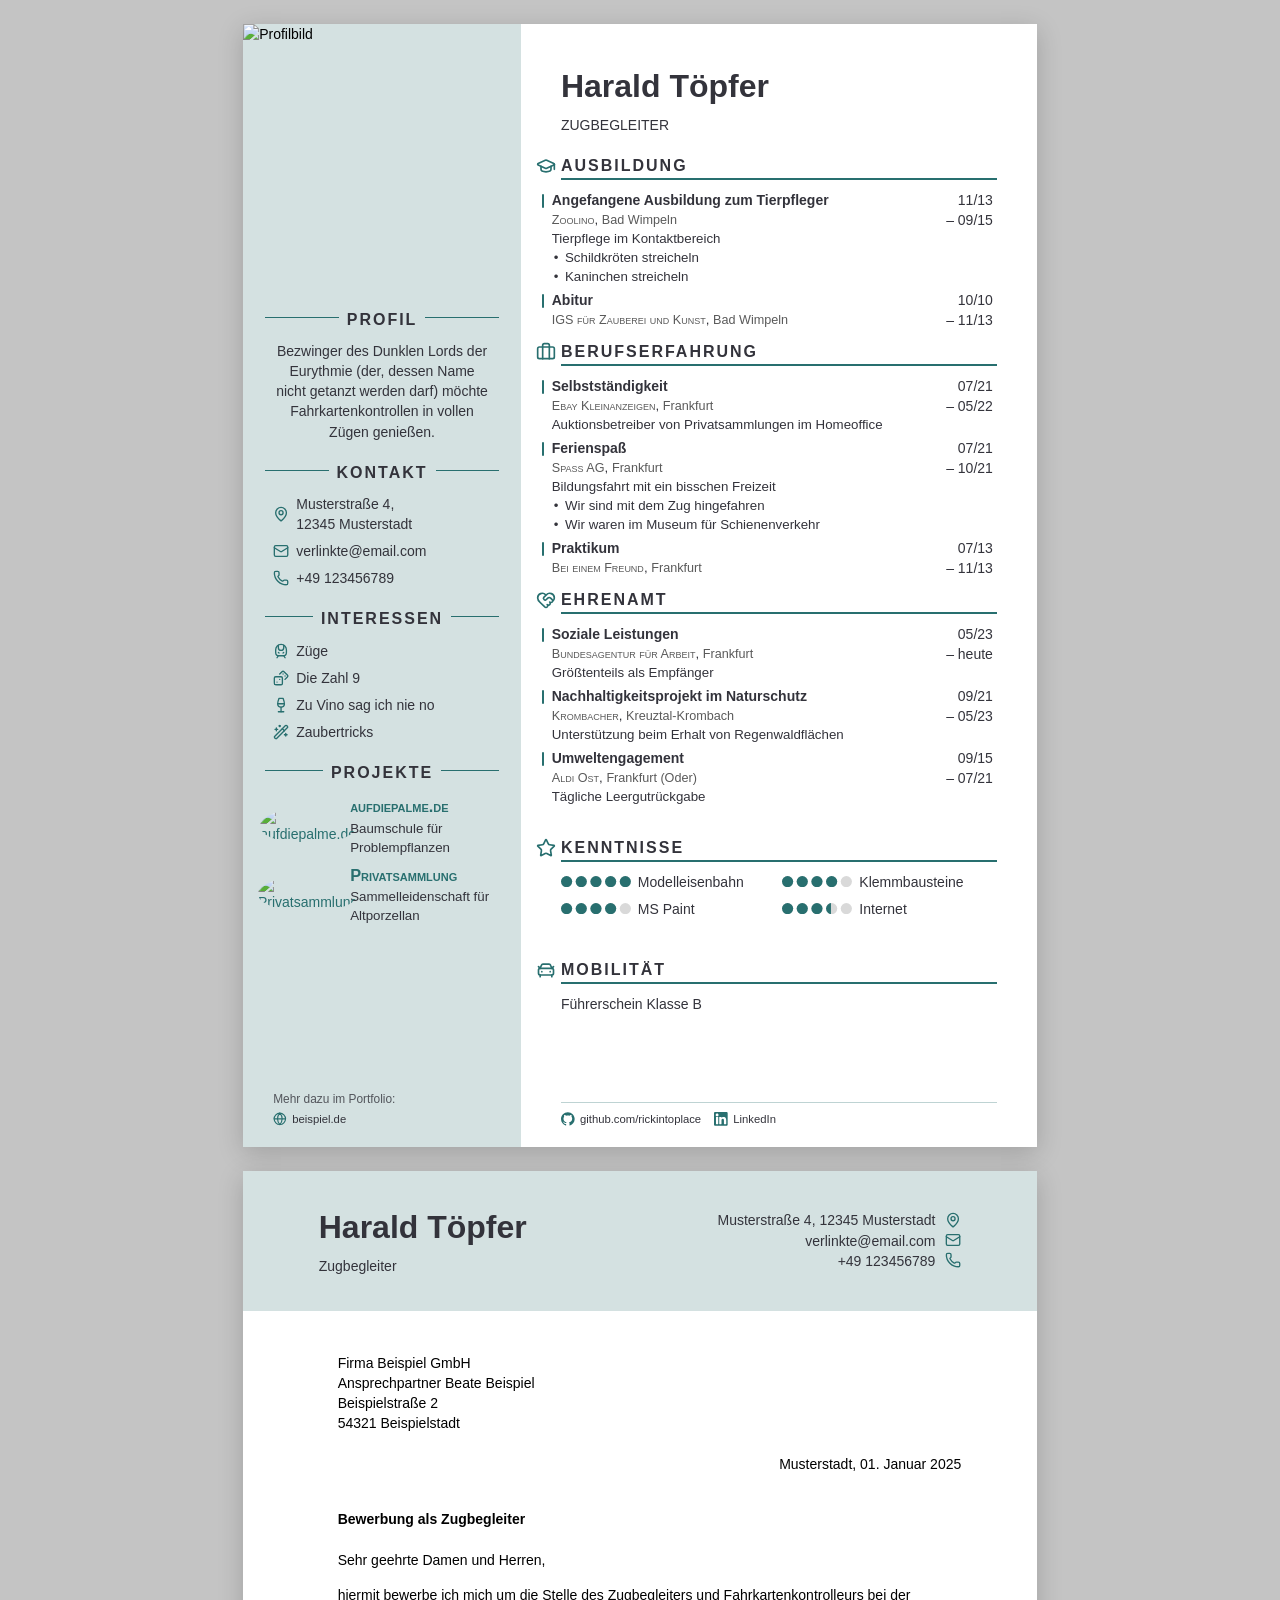
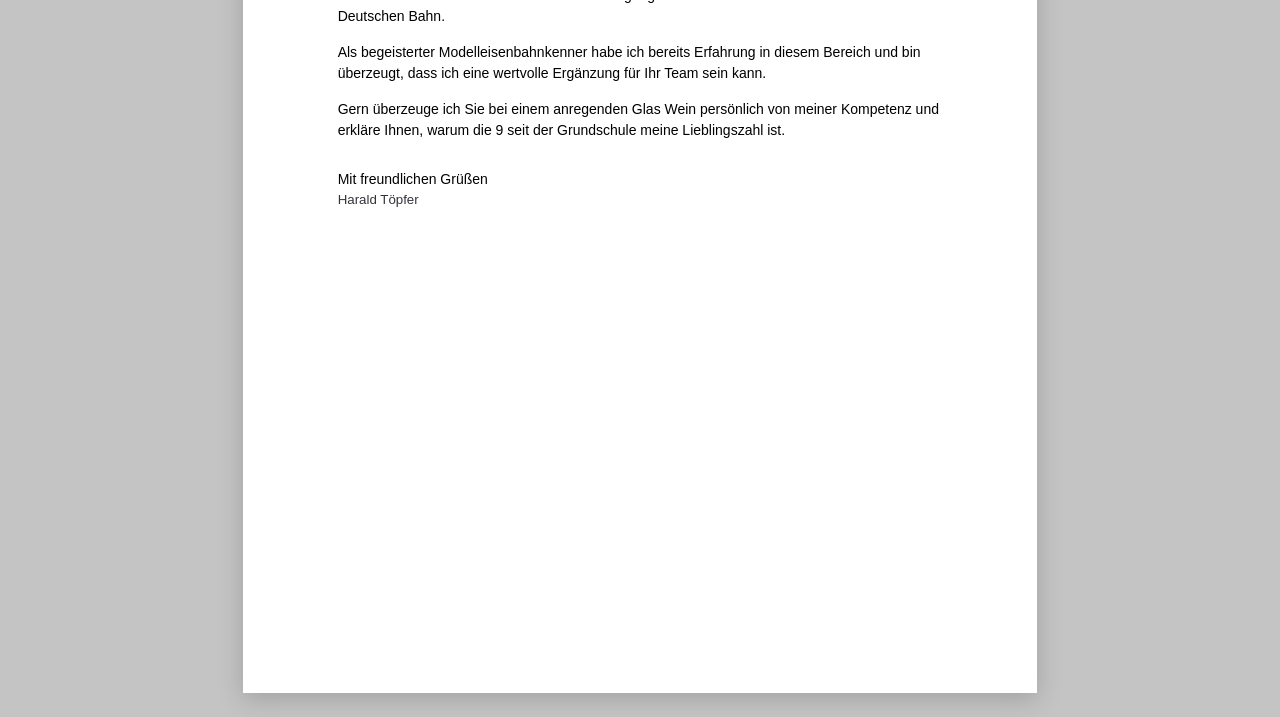
==== cv.html @ 05546b3d "fix preview, improve mobile support, misc" ====
<!DOCTYPE html>
<!--
    cv.html – das eigentliche Dokument (Lebenslauf, Anschreiben, Textfassung).

    Laeuft im Vorschaurahmen des Builders und wird per postMessage befuellt.
    Direkt geoeffnet zeigt es den zuletzt gespeicherten Stand.
-->
<html lang="de">
  <head>
    <meta charset="utf-8" />
    <title>Lebenslauf</title>
    <meta name="viewport" content="width=device-width, initial-scale=1.0" />
    <link rel="stylesheet" href="fonts/fonts.css" />
    <link rel="stylesheet" href="styles.css" />
    <style>
      /* Im Vorschaurahmen stehen die Seiten untereinander. */
      body {
        background: #c4c4c4;
      }
      .document {
        flex-direction: column;
        align-items: center;
        gap: 24px;
        padding: 24px 0;
      }
      .resume_wrapper,
      .cover-letter_wrapper,
      .ats-appendix_wrapper {
        margin: 0 !important;
        box-shadow: 0 6px 24px rgba(0, 0, 0, 0.18);
        flex-shrink: 0;
      }
      @media print {
        body {
          background: #fff;
        }
        .document {
          gap: 0;
          padding: 0;
        }
        .resume_wrapper,
        .cover-letter_wrapper,
        .ats-appendix_wrapper {
          box-shadow: none;
        }
      }
    </style>
  </head>
  <body>
    <div class="document"></div>

    <script src="js/i18n.js"></script>
    <script src="js/icon-data.js"></script>
    <script src="js/icons.js"></script>
    <script src="js/model.js"></script>
    <script src="js/ats.js"></script>
    <script src="js/render.js"></script>
    <script>
      (function () {
        "use strict";
        var STORAGE_KEY = "rickcv.data.v3";
        var LEGACY_KEY = "rickcv.data.v2";
        var PAGE_HEIGHT_CM = 29.7;

        function paint(data) {
          try {
            RickCVRender.render(document, data);
          } catch (error) {
            console.error("RickCV Render-Fehler:", error);
            parent.postMessage(
              { type: "rickcv:error", message: String(error && error.message) },
              "*"
            );
          }
        }

        //  Die Seitenzahl wird aus der tatsaechlichen Hoehe der Bloecke
        //  berechnet – der Builder zeigt sie neben dem Zoom an.
        function countPages() {
          var perPage = (PAGE_HEIGHT_CM / 2.54) * 96; // cm -> px bei 96 dpi
          var pages = 0;
          document.querySelectorAll(
            ".resume_wrapper, .cover-letter_wrapper, .ats-appendix_wrapper"
          ).forEach(function (block) {
            pages += Math.max(1, Math.ceil(block.offsetHeight / perPage - 0.02));
          });
          return pages || 1;
        }

        //  Hoehe und Seitenzahl erzwingen ein Layout. Das kostet, also wird
        //  bei mehreren Renderdurchgaengen kurz hintereinander nur einmal
        //  gemessen – gezeichnet wird trotzdem sofort.
        var reportQueued = false;
        function scheduleReport() {
          if (reportQueued) return;
          reportQueued = true;
          requestAnimationFrame(function () {
            requestAnimationFrame(function () {
              reportQueued = false;
              report();
            });
          });
        }

        function report() {
          parent.postMessage(
            {
              type: "rickcv:height",
              height: document.documentElement.scrollHeight,
              pages: countPages(),
            },
            "*"
          );
        }

        window.addEventListener("message", function (event) {
          var message = event.data;
          if (!message || typeof message !== "object") return;

          if (message.type === "rickcv:data") {
            paint(message.data);
            scheduleReport();
          } else if (message.type === "rickcv:print") {
            window.focus();
            window.print();
          }
        });

        // Direktaufruf: gespeicherten Stand oder Beispiel zeigen.
        var initial = null;
        try {
          var stored =
            localStorage.getItem(STORAGE_KEY) || localStorage.getItem(LEGACY_KEY);
          if (stored) initial = RickCVModel.migrate(JSON.parse(stored));
        } catch (error) {
          /* kein Speicher verfuegbar – dann eben das Beispiel */
        }
        paint(initial || RickCVModel.createExample("de"));

        window.addEventListener("load", report);
        parent.postMessage({ type: "rickcv:ready" }, "*");
      })();
    </script>
  </body>
</html>
---- fonts/fonts.css ----
/*  fonts.css – erzeugt von tools/fetch-fonts.py, nicht von Hand pflegen.
 *
 *  Alle Schriften liegen lokal im Ordner fonts/. RickCV laedt damit
 *  nichts von Google nach: keine IP-Adresse der Besucher geht dorthin,
 *  und der Baukasten funktioniert auch ohne Netz.
 *
 *  Lizenzen siehe licenses/README.md.
 */
/* Open Sans latin */
@font-face {
  font-family: 'Open Sans';
  font-style: normal;
  font-weight: 400 700;
  font-display: swap;
  src: url('open-sans-latin.woff2') format('woff2');
  unicode-range: U+0000-00FF, U+0131, U+0152-0153, U+02BB-02BC, U+02C6, U+02DA, U+02DC, U+0304, U+0308, U+0329, U+2000-206F, U+20AC, U+2122, U+2191, U+2193, U+2212, U+2215, U+FEFF, U+FFFD;
}

/* Open Sans latin-ext */
@font-face {
  font-family: 'Open Sans';
  font-style: normal;
  font-weight: 400 700;
  font-display: swap;
  src: url('open-sans-latin-ext.woff2') format('woff2');
  unicode-range: U+0100-02BA, U+02BD-02C5, U+02C7-02CC, U+02CE-02D7, U+02DD-02FF, U+0304, U+0308, U+0329, U+1D00-1DBF, U+1E00-1E9F, U+1EF2-1EFF, U+2020, U+20A0-20AB, U+20AD-20C0, U+2113, U+2C60-2C7F, U+A720-A7FF;
}

/* Roboto latin */
@font-face {
  font-family: 'Roboto';
  font-style: normal;
  font-weight: 400 700;
  font-display: swap;
  src: url('roboto-latin.woff2') format('woff2');
  unicode-range: U+0000-00FF, U+0131, U+0152-0153, U+02BB-02BC, U+02C6, U+02DA, U+02DC, U+0304, U+0308, U+0329, U+2000-206F, U+20AC, U+2122, U+2191, U+2193, U+2212, U+2215, U+FEFF, U+FFFD;
}

/* Roboto latin-ext */
@font-face {
  font-family: 'Roboto';
  font-style: normal;
  font-weight: 400 700;
  font-display: swap;
  src: url('roboto-latin-ext.woff2') format('woff2');
  unicode-range: U+0100-02BA, U+02BD-02C5, U+02C7-02CC, U+02CE-02D7, U+02DD-02FF, U+0304, U+0308, U+0329, U+1D00-1DBF, U+1E00-1E9F, U+1EF2-1EFF, U+2020, U+20A0-20AB, U+20AD-20C0, U+2113, U+2C60-2C7F, U+A720-A7FF;
}

/* Lato latin */
@font-face {
  font-family: 'Lato';
  font-style: normal;
  font-weight: 400;
  font-display: swap;
  src: url('lato-400-latin.woff2') format('woff2');
  unicode-range: U+0000-00FF, U+0131, U+0152-0153, U+02BB-02BC, U+02C6, U+02DA, U+02DC, U+0304, U+0308, U+0329, U+2000-206F, U+20AC, U+2122, U+2191, U+2193, U+2212, U+2215, U+FEFF, U+FFFD;
}

/* Lato latin */
@font-face {
  font-family: 'Lato';
  font-style: normal;
  font-weight: 700;
  font-display: swap;
  src: url('lato-700-latin.woff2') format('woff2');
  unicode-range: U+0000-00FF, U+0131, U+0152-0153, U+02BB-02BC, U+02C6, U+02DA, U+02DC, U+0304, U+0308, U+0329, U+2000-206F, U+20AC, U+2122, U+2191, U+2193, U+2212, U+2215, U+FEFF, U+FFFD;
}

/* Lato latin-ext */
@font-face {
  font-family: 'Lato';
  font-style: normal;
  font-weight: 400;
  font-display: swap;
  src: url('lato-400-latin-ext.woff2') format('woff2');
  unicode-range: U+0100-02BA, U+02BD-02C5, U+02C7-02CC, U+02CE-02D7, U+02DD-02FF, U+0304, U+0308, U+0329, U+1D00-1DBF, U+1E00-1E9F, U+1EF2-1EFF, U+2020, U+20A0-20AB, U+20AD-20C0, U+2113, U+2C60-2C7F, U+A720-A7FF;
}

/* Lato latin-ext */
@font-face {
  font-family: 'Lato';
  font-style: normal;
  font-weight: 700;
  font-display: swap;
  src: url('lato-700-latin-ext.woff2') format('woff2');
  unicode-range: U+0100-02BA, U+02BD-02C5, U+02C7-02CC, U+02CE-02D7, U+02DD-02FF, U+0304, U+0308, U+0329, U+1D00-1DBF, U+1E00-1E9F, U+1EF2-1EFF, U+2020, U+20A0-20AB, U+20AD-20C0, U+2113, U+2C60-2C7F, U+A720-A7FF;
}

/* Inter latin */
@font-face {
  font-family: 'Inter';
  font-style: normal;
  font-weight: 400 700;
  font-display: swap;
  src: url('inter-latin.woff2') format('woff2');
  unicode-range: U+0000-00FF, U+0131, U+0152-0153, U+02BB-02BC, U+02C6, U+02DA, U+02DC, U+0304, U+0308, U+0329, U+2000-206F, U+20AC, U+2122, U+2191, U+2193, U+2212, U+2215, U+FEFF, U+FFFD;
}

/* Inter latin-ext */
@font-face {
  font-family: 'Inter';
  font-style: normal;
  font-weight: 400 700;
  font-display: swap;
  src: url('inter-latin-ext.woff2') format('woff2');
  unicode-range: U+0100-02BA, U+02BD-02C5, U+02C7-02CC, U+02CE-02D7, U+02DD-02FF, U+0304, U+0308, U+0329, U+1D00-1DBF, U+1E00-1E9F, U+1EF2-1EFF, U+2020, U+20A0-20AB, U+20AD-20C0, U+2113, U+2C60-2C7F, U+A720-A7FF;
}

/* Ubuntu latin */
@font-face {
  font-family: 'Ubuntu';
  font-style: normal;
  font-weight: 400;
  font-display: swap;
  src: url('ubuntu-400-latin.woff2') format('woff2');
  unicode-range: U+0000-00FF, U+0131, U+0152-0153, U+02BB-02BC, U+02C6, U+02DA, U+02DC, U+0304, U+0308, U+0329, U+2000-206F, U+20AC, U+2122, U+2191, U+2193, U+2212, U+2215, U+FEFF, U+FFFD;
}

/* Ubuntu latin */
@font-face {
  font-family: 'Ubuntu';
  font-style: normal;
  font-weight: 700;
  font-display: swap;
  src: url('ubuntu-700-latin.woff2') format('woff2');
  unicode-range: U+0000-00FF, U+0131, U+0152-0153, U+02BB-02BC, U+02C6, U+02DA, U+02DC, U+0304, U+0308, U+0329, U+2000-206F, U+20AC, U+2122, U+2191, U+2193, U+2212, U+2215, U+FEFF, U+FFFD;
}

/* Ubuntu latin-ext */
@font-face {
  font-family: 'Ubuntu';
  font-style: normal;
  font-weight: 400;
  font-display: swap;
  src: url('ubuntu-400-latin-ext.woff2') format('woff2');
  unicode-range: U+0100-02BA, U+02BD-02C5, U+02C7-02CC, U+02CE-02D7, U+02DD-02FF, U+0304, U+0308, U+0329, U+1D00-1DBF, U+1E00-1E9F, U+1EF2-1EFF, U+2020, U+20A0-20AB, U+20AD-20C0, U+2113, U+2C60-2C7F, U+A720-A7FF;
}

/* Ubuntu latin-ext */
@font-face {
  font-family: 'Ubuntu';
  font-style: normal;
  font-weight: 700;
  font-display: swap;
  src: url('ubuntu-700-latin-ext.woff2') format('woff2');
  unicode-range: U+0100-02BA, U+02BD-02C5, U+02C7-02CC, U+02CE-02D7, U+02DD-02FF, U+0304, U+0308, U+0329, U+1D00-1DBF, U+1E00-1E9F, U+1EF2-1EFF, U+2020, U+20A0-20AB, U+20AD-20C0, U+2113, U+2C60-2C7F, U+A720-A7FF;
}

/* Source Sans 3 latin */
@font-face {
  font-family: 'Source Sans 3';
  font-style: normal;
  font-weight: 400 700;
  font-display: swap;
  src: url('source-sans-3-latin.woff2') format('woff2');
  unicode-range: U+0000-00FF, U+0131, U+0152-0153, U+02BB-02BC, U+02C6, U+02DA, U+02DC, U+0304, U+0308, U+0329, U+2000-206F, U+20AC, U+2122, U+2191, U+2193, U+2212, U+2215, U+FEFF, U+FFFD;
}

/* Source Sans 3 latin-ext */
@font-face {
  font-family: 'Source Sans 3';
  font-style: normal;
  font-weight: 400 700;
  font-display: swap;
  src: url('source-sans-3-latin-ext.woff2') format('woff2');
  unicode-range: U+0100-02BA, U+02BD-02C5, U+02C7-02CC, U+02CE-02D7, U+02DD-02FF, U+0304, U+0308, U+0329, U+1D00-1DBF, U+1E00-1E9F, U+1EF2-1EFF, U+2020, U+20A0-20AB, U+20AD-20C0, U+2113, U+2C60-2C7F, U+A720-A7FF;
}

/* IBM Plex Sans latin */
@font-face {
  font-family: 'IBM Plex Sans';
  font-style: normal;
  font-weight: 400 700;
  font-display: swap;
  src: url('ibm-plex-sans-latin.woff2') format('woff2');
  unicode-range: U+0000-00FF, U+0131, U+0152-0153, U+02BB-02BC, U+02C6, U+02DA, U+02DC, U+0304, U+0308, U+0329, U+2000-206F, U+20AC, U+2122, U+2191, U+2193, U+2212, U+2215, U+FEFF, U+FFFD;
}

/* IBM Plex Sans latin-ext */
@font-face {
  font-family: 'IBM Plex Sans';
  font-style: normal;
  font-weight: 400 700;
  font-display: swap;
  src: url('ibm-plex-sans-latin-ext.woff2') format('woff2');
  unicode-range: U+0100-02BA, U+02BD-02C5, U+02C7-02CC, U+02CE-02D7, U+02DD-02FF, U+0304, U+0308, U+0329, U+1D00-1DBF, U+1E00-1E9F, U+1EF2-1EFF, U+2020, U+20A0-20AB, U+20AD-20C0, U+2113, U+2C60-2C7F, U+A720-A7FF;
}

/* Merriweather latin */
@font-face {
  font-family: 'Merriweather';
  font-style: normal;
  font-weight: 400 700;
  font-display: swap;
  src: url('merriweather-latin.woff2') format('woff2');
  unicode-range: U+0000-00FF, U+0131, U+0152-0153, U+02BB-02BC, U+02C6, U+02DA, U+02DC, U+0304, U+0308, U+0329, U+2000-206F, U+20AC, U+2122, U+2191, U+2193, U+2212, U+2215, U+FEFF, U+FFFD;
}

/* Merriweather latin-ext */
@font-face {
  font-family: 'Merriweather';
  font-style: normal;
  font-weight: 400 700;
  font-display: swap;
  src: url('merriweather-latin-ext.woff2') format('woff2');
  unicode-range: U+0100-02BA, U+02BD-02C5, U+02C7-02CC, U+02CE-02D7, U+02DD-02FF, U+0304, U+0308, U+0329, U+1D00-1DBF, U+1E00-1E9F, U+1EF2-1EFF, U+2020, U+20A0-20AB, U+20AD-20C0, U+2113, U+2C60-2C7F, U+A720-A7FF;
}

/* EB Garamond latin */
@font-face {
  font-family: 'EB Garamond';
  font-style: normal;
  font-weight: 400 700;
  font-display: swap;
  src: url('eb-garamond-latin.woff2') format('woff2');
  unicode-range: U+0000-00FF, U+0131, U+0152-0153, U+02BB-02BC, U+02C6, U+02DA, U+02DC, U+0304, U+0308, U+0329, U+2000-206F, U+20AC, U+2122, U+2191, U+2193, U+2212, U+2215, U+FEFF, U+FFFD;
}

/* EB Garamond latin-ext */
@font-face {
  font-family: 'EB Garamond';
  font-style: normal;
  font-weight: 400 700;
  font-display: swap;
  src: url('eb-garamond-latin-ext.woff2') format('woff2');
  unicode-range: U+0100-02BA, U+02BD-02C5, U+02C7-02CC, U+02CE-02D7, U+02DD-02FF, U+0304, U+0308, U+0329, U+1D00-1DBF, U+1E00-1E9F, U+1EF2-1EFF, U+2020, U+20A0-20AB, U+20AD-20C0, U+2113, U+2C60-2C7F, U+A720-A7FF;
}

/* 77 kuratierte Symbole */
@font-face {
  font-family: 'Material Symbols Outlined';
  font-style: normal;
  font-weight: 100 700;
  font-display: block;
  src: url('material-symbols-outlined.woff2') format('woff2');
}

.material-symbols-outlined {
  font-family: 'Material Symbols Outlined';
  font-weight: normal;
  font-style: normal;
  line-height: 1;
  letter-spacing: normal;
  text-transform: none;
  display: inline-block;
  white-space: nowrap;
  word-wrap: normal;
  direction: ltr;
  -webkit-font-feature-settings: 'liga';
  -webkit-font-smoothing: antialiased;
}
---- styles.css ----
/***
//     _____  _      _     _______      __
//    |  __ \(_)    | |   / ____\ \    / /
//    | |__) |_  ___| | _| |     \ \  / / 
//    |  _  /| |/ __| |/ / |      \ \/ /  
//    | | \ \| | (__|   <| |____   \  /   
//    |_|  \_\_|\___|_|\_\\_____|   \/  
//    A dynamic template for your resume and cover letter 
 */
 
/* ------------------ Hier kannst du das Styling über Variablen anpassen ----------------*/
:root {
  /*Farben*/
  --background-color: #fff; /*Im Idealfall Weiß. Ein angenehmeres Fast-Weiß ist möglich, aber im Bewerbungskontext vielleicht sehr gewagt. */
  --accent-color: #286f6f; /*Der Farbtupfer für das Thema. #357f2d oder #128c7f funktionieren ganz gut*/
  --font-color: #33333b; /*Die Schriftfarbe. Schwarz oder eine dunkle Farbe*/
  /*--sidebar-color: #33333b;*/ /*Die Farbe der Sidebar. Für ein kontrastreiches Design könnte eine dunkle Sidebaar gut aussehen (z.B. #33333b), beansprucht aber die Ressourcesn des Arbeitgebers stärker, weil der Lebenslauf beim Vorstellungsgespräch meist ausgedruckt wird*/
  /* --sidebar-color: color-mix(in oklab, var(--accent-color), #181818 90%); dynamische dunkle Färbung der Sidebar, aber vielleicht hässlich */
  --sidebar-color: color-mix(
      in oklab,
      var(--accent-color),
      white 80%
    );  /* dynamische helle Färbung der Sidebar sieht gut aus */
  --sidebar-font-color: #33333b; /*Die Schriftfarbe der Sidebar. Je nach Farbe der Sidebar anpassen, z.B. #33333b bei heller Sidebar und #f5f5f5 bei dunkler Sidebar*/

  /*Positionierung des Profilbildes. Wird im Builder ueber den Bild-Editor gesetzt.*/
  --img-position-x: 50%;
  --img-position-y: 50%;
  --img-scale: 1;
  --img-height: 7cm; /*Hoehe des Bildbereichs. "auto" nutzt die Originalproportion.*/
  --img-radius: 0;

  /*Schriftart des gesamten Dokuments*/
  --font-family: "Open Sans", sans-serif;

  /*Symbolstil. --icon-stroke gilt fuer Lucide (SVG), --icon-weight fuer die
    wght-Achse von Material Symbols. Beide werden aus einem Regler abgeleitet,
    damit die Saetze gleich kraeftig wirken.*/
  --icon-stroke: 1.75;
  --icon-weight: 400;
  --icon-scale: 1;
  --icon-color: var(--accent-color);
  --icon-bg: transparent;
  --icon-bg-radius: 50%;
  --icon-bg-pad: 0;

  /*Farbe der nicht ausgefuellten Skill-Punkte*/
  --color-empty: #d9d9d9;



  /*Hier werden Schattierungen definiert, indem der Akzentfarbe Schwarz bzw. Weiß beigemischt wird*/
  --accent-color-shade0: color-mix(in oklab, var(--accent-color), white 60%);
  --accent-color-shade1: color-mix(in oklab, var(--accent-color), white 40%);
  --accent-color-shade2: color-mix(in oklab, var(--accent-color), black 5%);
  --accent-color-shade3: color-mix(in oklab, var(--accent-color), black 20%);

  --border: 0; /*Umrahmt die Seite mit einem Rand, z.b. "10px;" oder "0.2cm;" eintragen*/
  --img-border: 0; /*Default: 0; Setzt einen Rahmen um das Profilbild, wenn das hochgeladene Bild nicht größer ist als der Container*/
  --title-size: 32px; /*Schriftgröße für die Überschrift (deinen Namen)*/
  --headline-size: 16px; /*Schriftgröße für andere Überschriften*/

  --sidebar-width: 35%; /*Breite der Sidebar. Default sind 35%*/

  /* Anpassungen des Anschreibens. Ränder nach DIN-Norm 5008 sind: links 2.5cm, rechts 2cm, unten 2cm. */
  --left-margin: 2.5cm;
  --right-margin: 2cm;
  --bottom-margin: 2cm;
  --header-height: 10em; /* Höhe der Kopfzeile */
}

/* ------------------ Hier beginnt das Styling, das du nicht unbedingt anpassen musst ----------------*/

/* Wenn die Siebar nur wenig Einträge hat (und kein Bild oder ein Bild mit Transparenz), könnte es besser aussehen, ihre Inhalte vertikal zu zentrieren */
.resume_wrapper .resume_left {
  /* justify-content: center;  */
}

* {
  margin: 0;
  padding: 0;
  list-style: none;
  box-sizing: border-box;
  font-family: var(--font-family);
}

/*Icon-Fonts duerfen nicht von der gewaehlten Schriftart ueberschrieben werden*/
.material-icons {
  font-family: "Material Icons" !important;
}
.material-symbols-outlined {
  font-family: "Material Symbols Outlined" !important;
}

body {
  background: #c4c4c4;
  font-size: var(--base-font-size);
  line-height: 1.43;
}

.material-symbols-outlined,
.resume_title .material-icons {
  font-variant: none !important; /*Damit Variationen der Schriftart nicht auf Icons angewendet werden (z.B. Kapitälchen)*/
}

/*  Lucide-Symbole sind eingebettete SVGs. Sie erben die Textfarbe und
    skalieren mit der Schriftgroesse – wie ein Icon-Font, aber ohne
    Netzwerk und ohne Text im ausgelesenen PDF. */
.rc-icon {
  width: calc(1.15em * var(--icon-scale));
  height: calc(1.15em * var(--icon-scale));
  display: inline-block;
  vertical-align: -0.2em;
  flex-shrink: 0;
  stroke-width: var(--icon-stroke);
}

/*  Material Symbols ist eine variable Schrift: die wght-Achse ist das
    Gegenstueck zu stroke-width bei Lucide. Zusaetzlich haben die Glyphen
    Innenabstand im Kaestchen und wirken bei gleicher Kantenlaenge rund 8 %
    kleiner – deshalb der groessere Faktor. */
.material-symbols-outlined {
  font-variation-settings: "FILL" 0, "wght" var(--icon-weight), "GRAD" 0, "opsz" 24;
  font-size: calc(1.25em * var(--icon-scale));

  /*  Gleiche Kastenbreite wie ein Lucide-Symbol. Die Glyphe wird bewusst
      etwas groesser gesetzt (siehe oben), belegt aber genauso viel Platz –
      sonst rueckt der Text dahinter weiter nach rechts, sobald in einer
      Liste beide Saetze gemischt sind.

      0.92em bezieht sich auf die eigene Schriftgroesse (1.25em der
      Umgebung): 0.92 x 1.25 = 1.15em – genau die Kantenlaenge von Lucide.
      Die Skalierung steckt schon in der Schriftgroesse und darf hier nicht
      ein zweites Mal auftauchen. */
  width: 0.92em;
  display: inline-flex;
  align-items: center;
  justify-content: center;
  flex-shrink: 0;
}

/*  Einfaerbung und optionaler Hintergrund gelten fuer die Symbole in
    Ueberschriften und Listeneintraegen. Die Punkte der Zeitleiste sind davon
    ausgenommen: sie tragen bereits ihren eigenen farbigen Kreis. */
.resume_title .rc-icon,
.resume_title .material-symbols-outlined,
.resume_subinfo .rc-icon,
.resume_subinfo .material-symbols-outlined {
  color: var(--icon-color);
  background: var(--icon-bg);
  border-radius: var(--icon-bg-radius);
  padding: var(--icon-bg-pad);
  box-sizing: content-box;
}

/*Links*/
a {
  /*color: inherit;*/ /*Verhindert die farbliche Kennzeichnung von Links*/
  color: var(--accent-color);
  text-decoration: auto;
  display: inline-block; /*Damit der Link-Container echte Dimensionen hat und auch in der PDF anklickbar ist*/
}

.contact-info a,
.address-wrapper a.map-link {
  color: inherit; /*Verhindert die farbliche Kennzeichnung von Kontaktlinks*/
}

/*  Die Anschrift kann auf OpenStreetMap zeigen. Der Link uebernimmt dazu
    das Layout des Kastens, den er umschliesst: Strasse und Ort bleiben so
    nebeneinander und brechen erst um, wenn der Platz nicht reicht. Als
    schlichter Block waere die Anschrift sonst zweizeilig geworden, sobald
    der Link an ist. */
.address-wrapper a.map-link {
  display: flex;
  flex-direction: row;
  flex-wrap: wrap;
  flex: 1;
  text-decoration: none;
}

/*Timeline*/

.timeline-container {
  display: flex;
  flex-direction: column;
  padding-top: 0 !important;
  padding-bottom: .5em !important;
}

.timeline-container .resume_item {
  padding-top: 0 !important;
}

.timeline {
  position: relative;
  margin: 0 auto;
  padding: 20px 0;
  /*margin-left: 4em;*/
  width: 300px;
  padding-top: 0;
  padding-bottom: 0;
  display: flex;
  flex-wrap: wrap;
}

.timeline::before {
  content: "";
  position: absolute;
  left: 13px;
  top: 0;
  bottom: 0;
  width: 4px;
  background-color: #ccc;
  z-index: 0;
}

.line {
  position: absolute;
  width: 4px;
  background: var(--color);
  left: calc(13px + var(--offset) / 4); /* Optionales Offset */
  top: 0; /* Linie soll von oben nach unten verlaufen */
  border-radius: 20px;
  z-index: 0;
  height: 0; /* Höhe wird dynamisch im JavaScript gesetzt */
}

.event {
  position: relative;
  margin: 12px 0;

  display: flex;
  align-items: flex-start;
  width: max-content;

  /*  Das Datum steht absolut positioniert daneben und ist zwei Zeilen hoch.
      Ohne Mindesthoehe wuerde ein kurzer Eintrag (nur Titel, keine Firma)
      niedriger als sein Datum und die Eintraege wuerden sich ueberlappen. */
  min-height: 44px;
  min-height: calc(2lh + 4px);
}

.event-company {
  font-variant: small-caps;
  }

.dot {
  width: 30px;
  height: 30px;
  min-width: 30px;
  min-height: 30px;
  border-radius: 50%;
  display: flex;
  align-items: center;
  justify-content: center;
  color: white;
  font-size: 16px;
  position: relative;
  z-index: 1;
  background: var(--color);
  left: 0;
  top: -6px;
  /* left: calc(1 * var(--offset));*/
}

.dot .material-symbols-outlined,
.dot .rc-icon {
  color: var(--background-color);
  background: none;
  padding: 0;
}

.dot .rc-icon {
  width: 1.05em;
  height: 1.05em;
  vertical-align: middle;
}

.event::after {
  content: "";
  position: absolute;
  /* left: calc(34px + var(--offset)); */
  left: 34px;
  width: calc(30px);
  height: 2px;
  background: var(--color);
  border-radius: 20px;
  z-index: 0;
  top: 9px;
}

.event .content {
  margin-left: 40px;
  padding: 4px 10px;
  background-color: white;
  border-radius: 5px;
  box-shadow: 0 2px 5px rgba(0, 0, 0, 0.1);
  position: relative;
  left: -2em;
  /* left: calc(var(--offset) / 1 - 30px); */
  z-index: 1;
}

.content h3 {
  margin: 0 0 0.2em 0;
  font-size: 0.9em;
}

.content p, span {
  /*margin: 5px 0 0;*/
  font-size: 0.95em;
  color: var(--font-color);
}

.content .event-list ul {
  margin-left: .5em; 
}

.content .event-list li {
  list-style: disc; /*Fallback*/
  list-style-type: "•";
  padding-left: .5em;
}

.content::before {
  content: "";
  position: absolute;
  top: 0;
  left: 0;
  width: 2px;
  height: 100%;
  background: var(--color);
  border-radius: 20px 0 0 20px;
  z-index: 0;
}

.date {
  position: absolute;
  width: 6em;
  min-width: max-content;
  left: -5em;
  display: flex;
  flex-direction: row;
  justify-content: flex-start;
  text-align: right;
  /* text-align-last: justify; */
}

.timeline-seperator {
  border-bottom: 1px solid var(--accent-color);
}

.document {
  display: flex;
  flex-wrap: wrap;
  flex-direction: row;
  justify-content: space-evenly;
}

.resume_wrapper {
  display: flex;
  margin: 60px auto 0 0;
  background: var(--background-color);
  padding: var(--border);
  width: 21cm;
  height: 29.7cm;
}

/*  Mehrere Blaetter stehen als Geschwister im Dokument. Ohne eigene
    Flex-Achse wuerden sie im Vorschaurahmen ohne Abstand aneinanderkleben;
    `gap: inherit` uebernimmt den Abstand, den die Vorschau setzt. */
#CV {
  display: flex;
  flex-direction: column;
  align-items: center;
  gap: inherit;
}

/*  Mehrseitiger Lebenslauf: die Seite darf wachsen, der Inhalt laeuft im
    Druck auf weitere Blaetter. Die Sidebar traegt ihren Hintergrund ueber
    alle Seiten, weil sie mit dem Flex-Container mitwaechst. */
body.pages-flow .resume_wrapper {
  height: auto;
  min-height: 29.7cm;
}

/*  Zweite Seite: jedes Blatt ist genau ein A4-Bogen. min-height statt height,
    damit zu viel Inhalt sichtbar bleibt und weiterlaeuft, statt abgeschnitten
    zu werden – die Seitenzahl in der Vorschau zeigt dann drei statt zwei. */
body.pages-two .resume_wrapper {
  height: auto;
  min-height: 29.7cm;
}

/* Einzelne Eintraege sollen nie mitten durchgeschnitten werden. */
body.pages-flow .event,
body.pages-flow .resume_item,
body.pages-flow .project,
body.pages-two .event,
body.pages-two .resume_item,
body.pages-two .project {
  break-inside: avoid;
  page-break-inside: avoid;
}

.resume_wrapper .resume_left {
  width: var(--sidebar-width);
  background: var(--sidebar-color);
  display: flex;
  flex-direction: column;
}

.resume_wrapper .resume_left .resume_image {
  width: 100%;
  height: var(--img-height);
  display: block;
  overflow: hidden;
  flex-shrink: 0;
  border-radius: var(--img-radius);
}

.resume_wrapper .resume_left .resume_image img {
  width: 100%;
  height: 100%;
  display: block;
  padding: var(--img-border);
  object-fit: cover;
  object-position: var(--img-position-x) var(--img-position-y);
  position: relative;
  margin: auto;
  transform: scale(var(--img-scale));
}

/*Bildform: Band ueber die volle Sidebarbreite (Standard), abgerundet oder Kreis*/
body.photo-rounded .resume_wrapper .resume_left .resume_image,
body.photo-circle .resume_wrapper .resume_left .resume_image {
  width: var(--img-height);
  height: var(--img-height);
  margin: 1.2em auto 0;
}

body.photo-circle .resume_wrapper .resume_left .resume_image {
  border-radius: 50%;
}

.resume_wrapper .resume_left .resume_title {
  display: table;
  white-space: nowrap;
  &:before,
  &:after {
    border-top: 1px solid var(--accent-color);
    content: "";
    display: table-cell;
    position: relative;
    top: 0.5em;
    width: 45%;
  }
  &:before {
    right: 0.5em;
  }
  &:after {
    left: 0.5em;
  }
}

.resume_wrapper .resume_title {
  color: var(--sidebar-font-color);
  text-transform: uppercase;
  /* font-variant: small-caps; */
  font-weight: 700;
  font-size: var(--headline-size);
  /* font-size: 1.4em; */
  margin-bottom: 10px;
  letter-spacing: 2px;
}

/*  Das Symbol haengt links neben der Ueberschrift, ausserhalb ihres
    Kastens – so bleibt die Ueberschrift buendig mit dem Text darunter.

    Frueher war der Einzug fest (-1.2em bzw. -1.6 x Zeilenhoehe) und die
    Symbolgroesse veraenderlich: gross gewaehlte Symbole ragten in die
    Ueberschrift hinein, kleine liessen eine Luecke. Jetzt richtet sich der
    Einzug nach der tatsaechlichen Kantenlaenge, die einmal als --title-icon
    festgelegt ist. Beide Saetze teilen sich denselben Kasten; die
    Material-Glyphe wird darin nur etwas groesser gesetzt, weil sie
    Innenabstand mitbringt. */
.resume_title {
  position: relative;
  --title-icon: calc(var(--headline-size) * 1.25 * var(--icon-scale));
}

.resume_title .material-symbols-outlined,
.resume_title .rc-icon,
.resume_title .material-icons {
  position: absolute;
  left: calc(-1 * (var(--title-icon) + var(--headline-size) * 0.3));
  top: 50%;
  transform: translateY(-50%);
  width: var(--title-icon);
  height: var(--title-icon);
  margin: 0;
  padding: 0;
  font-weight: bold;
  /* color: var(--accent-color); */
}

.resume_title .material-symbols-outlined {
  font-size: calc(var(--title-icon) * 1.08);
  line-height: 1;
}

/*  In der Seitenleiste stehen die Ueberschriften mittig zwischen zwei
    Linien. Dort haengt nichts aus – das Symbol bleibt im Textfluss. */
.resume_wrapper .resume_left .resume_title .material-symbols-outlined,
.resume_wrapper .resume_left .resume_title .rc-icon,
.resume_wrapper .resume_left .resume_title .material-icons {
  position: static;
  transform: none;
  margin: 0 calc(var(--headline-size) * 0.3) 0 0;
  vertical-align: -0.18em;
}

.resume_wrapper .resume_left .resume_info {
  color: var(--sidebar-font-color);
}

.resume_info.profile-container {
  text-align: center;
}

/*  Der Abstand zwischen Symbol und Text gehoert an die Zeile, nicht an das
    Symbol: als gap bezieht sich das em auf die Schriftgroesse der Zeile und
    faellt fuer beide Symbolsaetze gleich aus. Am Symbol selbst haette ein
    Rand von 0.5em bei Material eine andere Bezugsgroesse als bei Lucide. */
.resume_subinfo {
  display: flex;
  flex-direction: row;
  align-items: center;
  gap: 0.5em;
}

.textblock {
  /* Standardmäßig linksbündig. Wird mit JS zu Blocksatz, wenn eingestellt */
  text-align: left;
}

.resume_wrapper .resume_left .resume_bottom {
  padding: 20px 30px;
}

.resume_wrapper .resume_item {
  padding: 20px 0;
}

.resume_left .resume_item {
  /* border-bottom: 1px solid var(--accent-color); */
  padding-top: 0;
}

.resume_left .resume_item:last-child {
  border-bottom: 0;
}

.resume_wrapper .resume_left .resume_namerole {
  display: none;
}

.resume_wrapper .resume_namerole .name,
.cover-letter-sender h1 {
  /*text-transform: uppercase;*/
  font-weight: 700;
  margin-bottom: 5px;
  /*letter-spacing: 4px;*/
}

.resume_wrapper .resume_left .resume_namerole .role {
  color: #84838b;
}

/*
.resume_wrapper .resume_left .resume_contact .resume_info:last-child {
  margin-top: 10px;
}
*/

.cover-letter-header .material-icons,
.cover-letter-header .rc-icon,
.cover-letter-header .material-symbols-outlined {
  margin-left: 0.2em;
  color: var(--accent-color);
}
/*
.resume_wrapper .resume_left .resume_contact .resume_info {
  margin-top: 0.5em;
}
*/
.resume_wrapper .resume_left .resume_subinfo {
  margin-top: 0.5em;
}

.resume_wrapper .resume_left .resume_contact .resume_subtitle {
  color: var(--sidebar-font-color);
  margin-bottom: 2px;
}

.resume_wrapper .resume_left .resume_language .language_list {
  display: flex;
  justify-content: space-between;
  margin-bottom: 5px;
  align-items: center;
  justify-content: flex-end;
}

.resume_wrapper .resume_left .resume_language .language_list .language_bar p {
  position: relative;
  width: 125px;
  height: inherit;
  /*background: var(--background-color);*/
}

.language_left {
  color: var(--sidebar-font-color);
  padding-right: 1em;
}

.resume_wrapper
  .resume_left
  .resume_language
  .language_list
  .language_bar
  p
  span {
  position: absolute;
  top: 0;
  left: 0;
  background: var(--accent-color);
  width: 100%;
  height: 100%;
  color: var(--sidebar-color);
  display: flex;
  align-items: center;
  flex-direction: row-reverse;
  justify-content: flex-end;
  text-indent: 0.2em;
}

.language_bar {
  outline: var(--accent-color);
  outline-width: 1.5px;
  outline-style: solid;
  height: 1em;
  border-radius: 2px;
}

.resume_info.project {
  display: flex;
  position: relative;
  flex-direction: row;
  flex-wrap: nowrap;
  align-items: center;
  align-content: center;
  justify-content: flex-start;
  margin-bottom: 0.5em;
}

.resume_info.project:last-child {
  margin-bottom: 0;
}

.project-img-holder {
  position: relative;
  display: flex;
  align-items: center;
  justify-content: center;
  margin-right: 0.5em;
  width: 5em;
}

.project img {
  position: relative;
  width: 100%;
  height: 100%;
  border-radius: 100%;
}

.project-txt {
  display: flex;
  flex-direction: column;
  align-items: flex-start;
  width: 80%;
}

.project .project-title {
  font-variant: small-caps;
  /*font-size: 1.4em;*/
}

.resume_wrapper .resume_right {
  width: 65%;
  padding: 20px 40px;
  color: var(--font-color);
  /*  Saeule statt Block, damit sich die Fusszeile mit margin-top:auto an den
      unteren Rand haengen kann. */
  display: flex;
  flex-direction: column;
  align-items: stretch;
}

.resume_wrapper .resume_right .resume-column-bottom {
  margin-top: auto;
  padding-top: 1.5em;
}

/*  Wiederholte Kopfzeile auf Seite 2 – kleiner, damit sie nicht ein zweites
    Mal um Aufmerksamkeit konkurriert. Die Klasse `resume_item` steht mit im
    Selektor, weil die Regel sonst gegen die Vorgabe darunter verliert. */
.resume_wrapper .resume_right .resume_item.resume_namerole-repeat .name {
  font-size: calc(var(--title-size) * 0.55);
}

.resume_wrapper .resume_right .resume_item.resume_namerole-repeat .role {
  font-size: 0.8em;
}

.resume-page-number {
  font-size: 0.8em;
  text-align: right;
  opacity: 0.65;
  margin-top: 0.6em;
}

.resume_wrapper .resume_right .resume_namerole .name {
  color: var(--font-color);
  font-size: var(--title-size);
}

.resume_wrapper .resume_right .resume_namerole .role {
  font-size: 14px;
  text-transform: uppercase;
}

.resume_wrapper .resume_right .resume_item .resume_title {
  color: var(--font-color);
  border-bottom: 2px solid var(--accent-color);
}

.resume_wrapper .resume_right .resume_data {
  display: flex;
}

.resume_wrapper .resume_right .resume_data .year {
  padding-right: 35px;
  width: 115px;
  position: relative;
}

.resume_wrapper .resume_right .resume_data .content {
  padding-left: 35px;
  margin-bottom: 20px;
  width: calc(100% - 115px);
}

.address-wrapper {
  display: flex;
  flex-direction: row;
  flex-wrap: wrap;
}

/*Add comma and space after first address entry if there are more than one*/
.address-wrapper .contact-info:not(:last-child):after {
  content: ",\00a0";
}

.skills {
  display: flex;
  flex-wrap: wrap;
  flex-direction: row;
  align-content: center;
  align-items: center;
  min-width: max-content;
}

.skills-container {
  display: flex;
  flex-direction: row;
  flex-wrap: wrap;
  gap: 0.5em; /* Abstand zwischen den Einträgen */
}

.skills {
  display: flex;
  flex-direction: row-reverse;
  flex-wrap: nowrap;
  flex: 1;
  align-items: center;
}

.skill-description {
  flex: 1;
  text-align: left;
  margin-left: 0.5em;
}

/*  Die fuenf Punkte kommen als SVG aus render.js. Frueher standen hier
    Zeichen (U+25CF) bei 2.1rem: das Zeichen fehlt in den Textschriften,
    also sprang jeder Browser auf eine andere Ersatzschrift – in Firefox
    kamen die Punkte deutlich groesser heraus und ueberlappten sich. */
.rank {
  display: flex;
  align-items: center;
  flex: none;
  max-width: min-content;
}

.rank-dots {
  height: 0.8em;
  width: auto;
  display: block;
}

.rank-empty {
  fill: var(--color-empty);
}

.rank-full {
  fill: var(--accent-color);
}

.skills .material-symbols-outlined {
  font-size: 1.1rem;
  color: inherit; /* Farbverlauf auf die Symbole anwenden */
  letter-spacing: -0.4em;
}

.resume_wrapper .resume_right .resume_data .year:before {
  content: "";
  position: absolute;
  top: 5px;
  right: 0;
  width: 10px;
  height: 10px;
  background: var(--background-color);
  border: 1px solid var(--font-color);
  border-radius: 50%;
}

.resume_wrapper .resume_right .resume_data .year:after {
  content: "";
  position: absolute;
  top: 17px;
  right: 4px;
  width: 3px;
  height: 90%;
  background: var(--accent-color);
}

.resume_wrapper .resume_right .resume_data:last-child .year:after {
  display: none;
}

.resume_wrapper .resume_right .resmue_skills .resume_info {
  display: flex;
  justify-content: space-between;
  text-align: center;
}

/*Cover letter*/

.cover-letter_wrapper {
  /*display: flex;*/
  width: 800px;
  margin: 60px auto;
  background: var(--background-color);
  padding: var(--border);
  width: 21cm;
  height: 29.7cm;
}

.cover-letter-header {
  background-color: var(--sidebar-color);
  color: var(--sidebar-font-color);
  height: var(--header-height);
  /* padding: 10px; */
  display: flex;
  align-items: center;
}

.resume_left .material-icons,
.resume_left .material-symbols-outlined,
.resume_left .rc-icon {
  color: var(--icon-color);
}

.cover-letter .resume_item.resume_namerole {
  display: flex;
  flex-direction: column;
  /* margin-bottom: 2em; */
  align-items: flex-start;
}

.header-contact-section {
  display: flex;
  flex-direction: column;
  align-items: flex-end;
  width: 100%;
  justify-content: space-between;
  flex: 1;
}

.cover-letter-sender {
  /* margin: 2em 2cm; */
  margin-left: 2.5cm;
  margin-right: 2cm;
  /* margin-top: 2cm; */
  margin: 0 2cm;
  width: 100%;
  display: flex;
  flex-direction: row;
  align-items: center;
  flex-wrap: nowrap;
}

.cover-letter-sender h1 {
  font-size: var(--title-size);
  /*margin: 0;*/
}

.cover-letter-role.contact-info {
  color: var(--accent-color);
  font-size: 1.6em;
  margin-top: 0.2em;
}

.header-contact-section .resume_subinfo {
  display: flex;
  flex-direction: row-reverse;
}

.cover-letter-content {
  padding: 20px 0;
  margin-left: var(--left-margin);
  margin-right: var(--right-margin);
  margin-bottom: var(--bottom-margin);
  padding-top: 0;
}

/*  Abstaende nach DIN 5008. Frueher standen dafuer <br>-Ketten im HTML,
    jetzt macht das Stylesheet den Satzspiegel. */

.cover-letter-recipient {
  margin-top: 3em; /* Anschriftenfeld */
  white-space: pre-line;
  min-height: 4lh;
}

.cover-letter-date {
  text-align: right;
  margin-top: 1.5em;
}

.cover-letter-regard {
  font-weight: bold;
  margin-top: 2.5em;
}

.cover-letter-salutation {
  margin-top: 1.5em;
}

.cover-letter-body {
  margin-top: 1em;
}

.cover-letter-closing {
  margin-top: 2em;
}

.cover-letter-recipient,
.cover-letter-salutation,
.cover-letter-body,
.cover-letter-closing {
  margin-bottom: 15px;
}

.cover-letter-body {
  line-height: 1.5;
}

.signature {
  width: 25%;
  position: relative;
  height: auto;
}

/* Templates */

.template-clean {
  .event {
    position: relative;
    margin: 12px 0;
    margin: auto 0;
    display: flex;
    align-items: flex-start;
    width: 28em;
  }
  .date {
    position: absolute;
    width: 4em;
    right: 2em;
    display: flex;
    flex-direction: row;
    justify-content: flex-end;
    text-align: right;
    /* text-align-last: justify; */
    left: inherit;
  }
  .dot {
    width: 30px;
    height: 30px;
    min-width: 30px;
    min-height: 30px;
    border-radius: 50%;
    display: flex;
    align-items: center;
    justify-content: center;
    color: white;
    font-size: 16px;
    position: relative;
    z-index: 1;
    background: var(--color);
    left: 0;
    top: -6px;
    /* left: calc(1* var(--offset)); */
    visibility: hidden;
  }
  .event .content {
    margin-left: 0;
    padding-top: 0;
    background-color: var(--background-color);
    border-radius: 5px;
    box-shadow: none;
    position: relative;
    left: -3.1cm;
    /* left: calc(var(--offset) / 1 - 30px); */
    z-index: 1;
    /* width: 20cm; */
    /* max-width: 16cm; */
    min-width: 10cm;
    flex: 10;
    padding-right: 0;
}
  .event .content h3 {
    font-size: inherit;
    margin: 0;
 }

  .event-company, .event-place {
    color: #5a5a5a;
  }

  .content::before {
    content: "";
    position: absolute;
    top: 4px;
    left: 0;
    width: 2px;
    height: 1em;
    
    background: var(--accent-color);
    border-radius: 10px;
    z-index: 0;
  }
  .line {
    position: absolute;
    width: 4px;
    background: var(--color);
    left: calc(13px + var(--offset) / 4);
    top: 0;
    border-radius: 20px;
    z-index: 0;
    height: 0;
    display: none;
  }
  .timeline::before {
    /* display: none; */
    visibility: hidden;
  }
}


.template-dynaline {

  .timeline {
    left: -0.6cm;
  }

  .date {
    position: absolute;
    display: flex;
    flex-direction: row;
    justify-content: flex-end;
    text-align: right;
    /* text-align-last: justify; */
    left: -2.5cm;
  }

  .event {
    position: relative;
    margin: 4px 0;
    display: flex;
    align-items: flex-start;
    width: max-content;
}

  .dot {
    border-radius: 5px;
  }
  .event .content {
    margin-left: 40px;
    padding: 4px 10px;
    background-color: white;
    border-radius: 5px;
    box-shadow: 0 2px 5px rgba(0, 0, 0, 0.1);
    position: relative;
    left: -2em;
    /* left: calc(var(--offset) / 1 - 30px); */
    z-index: 1;
    width: 9.2cm;
}
  .event .content h3 {
    font-size: inherit;
    margin: 0;
}

    .event-company, .event-place {
    color: #5a5a5a;
    }

  .content::before {
    content: "";
    position: absolute;
    top: 4px;
    left: 0;
    width: 2px;
    height: 1em;
    
    background: var(--color);
    border-radius: 10px;
    z-index: 0;
    /* display: none; */
  }
}



.template-icons {


  .timeline {
    position: relative;
    margin: 0 auto;
    padding: 20px 0;
    /* margin-left: 4em; */
    width: 300px;
    padding-top: 0;
    padding-bottom: 0;
    display: flex;
    flex-wrap: wrap;
    left: .3cm;
}

 .event {
    position: relative;
    margin: 12px 0;
    margin: auto 0;
    display: flex;
    align-items: flex-start;
    width: 28em;
  }
  .date {
    position: absolute;
    width: 4em;
    right: 2.5em;
    display: flex;
    flex-direction: row;
    justify-content: flex-end;
    text-align: right;
    /* text-align-last: justify; */
    left: inherit;
  }
  .dot {
    width: 30px;
    height: 30px;
    min-width: 30px;
    min-height: 30px;
    border-radius: 12%;
    display: flex;
    align-items: center;
    justify-content: center;
    color: white;
    font-size: 16px;
    position: relative;
    z-index: 1;
    background: var(--color);
    left: -2.9cm;
    top: -2px;
    /* left: calc(1* var(--offset)); */
    /* visibility: hidden; */
    z-index: 2;
}

.event .content {
  margin-left: 0;
  padding-top: 0;
  background-color: var(--background-color);
  border-radius: 5px;
  box-shadow: none;
  position: relative;
  left: -3cm;
  /* left: calc(var(--offset) / 1 - 30px); */
  z-index: 1;
  /* width: 20cm; */
  /* max-width: 16cm; */
  min-width: 10cm;
  flex: 10;
  padding-right: 0;
}

  .event .content h3 {
    font-size: inherit;
    margin: 0;
 }

  .event-company, .event-place {
    color: #5a5a5a;
  }

  .content::before {
    content: "";
    position: absolute;
    top: 4px;
    left: 0;
    width: 2px;
    height: 1em;
    background: var(--accent-color);
    border-radius: 10px;
    z-index: 0;
    visibility: hidden;
}


.line {
  position: absolute;
  width: 4px;
  background: var(--color);
  left: calc(13px + var(--offset) / 4);
  top: 0;
  border-radius: 20px;
  z-index: 0;
  height: 0;
  /* display: none; */
  transform: translateX(-2.9cm);
}


.timeline::before {
  content: "";
  position: absolute;
  left: 13px;
  top: 0;
  bottom: 0;
  width: 4px;
  background-color: #ccc;
  z-index: 0;
  transform: translateX(-2.9cm);
}

}



/*Media Queries*/

@media screen and (max-width: 800px) {
  .resume_wrapper .resume_right .resume_namerole {
    display: none;
  }
  .resume_wrapper .resume_left .resume_namerole {
    display: block;
  }
  .resume_wrapper {
    width: 95%;
    margin: 10px auto;
    flex-direction: column;
  }
  .resume_wrapper .resume_left,
  .resume_wrapper .resume_right {
    width: 100%;
  }
}

@media screen and (max-width: 424px) {
  .resume_wrapper .resume_right {
    padding: 20px 30px;
  }
  .resume_wrapper .resume_right .resume_data {
    flex-direction: column;
  }
  .resume_wrapper .resume_right .resume_data .year {
    padding: 0;
    margin-bottom: 5px;
    width: 100%;
    color: var(--accent-color);
  }
  .resume_wrapper .resume_right .resume_data .year:before,
  .resume_wrapper .resume_right .resume_data .year:after {
    display: none;
  }
  .resume_wrapper .resume_right .resume_data .content {
    width: 100%;
    padding: 0;
  }
  .resume_wrapper .resume_right .resmue_skills .skills .int_icon {
    font-size: 24px;
  }
}

/*  Link-Fusszeilen
    ---------------------------------------------------------------------
    Zwei unabhaengige Leisten: eine unten in der Sidebar, eine unten im
    Hauptbereich. Beide haengen sich per margin-top:auto an den unteren Rand
    ihrer Spalte, stehen also auch dann unten, wenn der Inhalt kurz ist. */

.resume-link-footer {
  display: flex;
  flex-direction: column;
  gap: 0.35em;
  font-size: 0.85em;
  line-height: 1.3;
}

.resume-link-footer-left {
  margin-top: auto;
  padding: 1.2em 30px 20px;
  color: var(--sidebar-font-color);
}

.resume-link-footer-right {
  color: var(--font-color);
  border-top: 1px solid color-mix(in oklab, var(--accent-color), transparent 70%);
  padding-top: 0.7em;
}

.resume-footer-intro {
  opacity: 0.8;
}

.resume-footer-links {
  display: flex;
  flex-wrap: wrap;
  gap: 0.35em 1.1em;
}

/*  Nur-Symbole: eine Reihe kleiner Marken statt einer Liste. */
.resume-footer-mode-icons .resume-footer-links {
  gap: 0.6em;
}

.resume-footer-link {
  display: inline-flex;
  align-items: center;
  gap: 0.45em;
  color: inherit;
  text-decoration: none;
  /* Ein Link soll nie zwischen Symbol und Text umbrechen. */
  break-inside: avoid;
}

.resume-footer-link:hover .resume-footer-text {
  text-decoration: underline;
}

/*  Die Symbole folgen der eingestellten Symbolfarbe, aber nicht deren
    Hintergrundplaettchen – in einer Zeile aus Links wirkt das unruhig. */
.resume-link-footer .resume-footer-icon {
  color: var(--icon-color);
  flex-shrink: 0;
  background: transparent;
  padding: 0;
  margin-right: 0;
}

/* Wortmarken sind Flaechen: Strichstaerke greift nicht, Groesse schon. */
.rc-icon-brand {
  stroke: none;
}

/*Für PDF Export (Seite mit Chrome öffnen, drucken, als PDF speichern, A4, Ränder: keine)*/

@page {
  size: A4;
  margin: 0;
}

@media print {
  html,
  body {
    background: #fff;
    width: 21cm;
  }

  .document {
    -webkit-print-color-adjust: exact;
    print-color-adjust: exact;
    display: block;
  }

  .resume_wrapper,
  .cover-letter_wrapper {
    margin: 0 !important;
    box-shadow: none !important;
    break-after: page;
    page-break-after: always;
  }

  /*  Ein Blatt am Stueck halten ergibt nur beim festen Einseiter Sinn. Bei
      "zwei Seiten" und "mehrseitig" darf der Ueberhang weiterlaufen – sonst
      schiebt der Browser das ganze Blatt auf die naechste Seite und
      hinterlaesst eine leere. */
  body.pages-fixed .resume_wrapper {
    break-inside: avoid;
    page-break-inside: avoid;
  }

  .cover-letter_wrapper {
    break-inside: avoid;
    page-break-inside: avoid;
  }

  /*Nach der letzten Seite keine Leerseite erzeugen*/
  .document > *:last-child .resume_wrapper:last-child,
  .document > *:last-child .cover-letter_wrapper:last-child {
    break-after: auto;
    page-break-after: auto;
  }

  iframe {
    display: none;
  }
}

/*  Maschinenlesbare Textfassung
    ---------------------------------------------------------------------
    "appendix" ist eine normal gesetzte Zusatzseite: sichtbar, lesbar und
    damit unbedenklich. "hidden" bleibt waehlbar, ist aber im Editor als
    riskant gekennzeichnet – siehe js/ats.js. */

.ats-appendix_wrapper {
  width: 21cm;
  min-height: 29.7cm;
  margin: 60px auto;
  padding: 2cm var(--right-margin) var(--bottom-margin) var(--left-margin);
  background: var(--background-color);
  color: var(--font-color);
}

.ats-appendix_wrapper h1 {
  font-size: calc(var(--title-size) * 0.6);
  color: var(--accent-color);
  margin-bottom: 0.4em;
}

.ats-intro {
  font-size: 0.9em;
  color: color-mix(in oklab, var(--font-color), white 35%);
  margin-bottom: 1.6em;
}

.ats-block {
  margin-bottom: 1.2em;
  break-inside: avoid;
  page-break-inside: avoid;
}

.ats-block h2 {
  font-size: var(--headline-size);
  text-transform: uppercase;
  letter-spacing: 1px;
  border-bottom: 1px solid var(--accent-color);
  margin-bottom: 0.4em;
  padding-bottom: 0.15em;
}

.ats-block li {
  white-space: pre-line;
  margin-bottom: 0.35em;
}

.ats-raw {
  white-space: pre-wrap;
  font-family: inherit;
  font-size: 0.95em;
}

/*  Unsichtbare Variante. Sie liegt bewusst NICHT hinter dem Inhalt und
    nutzt keine Winzschrift – sie wird schlicht aus dem Textfluss genommen,
    damit sie das Layout nicht stoert. */
.ats-hidden {
  position: absolute;
  width: 1px;
  height: 1px;
  overflow: hidden;
  clip-path: inset(50%);
  white-space: nowrap;
}


/* Referenzen */

.references-container {
  display: flex;
  flex-direction: column;
  gap: 0.5em;
}

.reference {
  display: flex;
  flex-direction: column;
  line-height: 1.35;
}

.reference-name {
  font-weight: 700;
}

.reference-role,
.reference-contact {
  font-size: 0.95em;
  color: color-mix(in oklab, var(--font-color), white 25%);
}
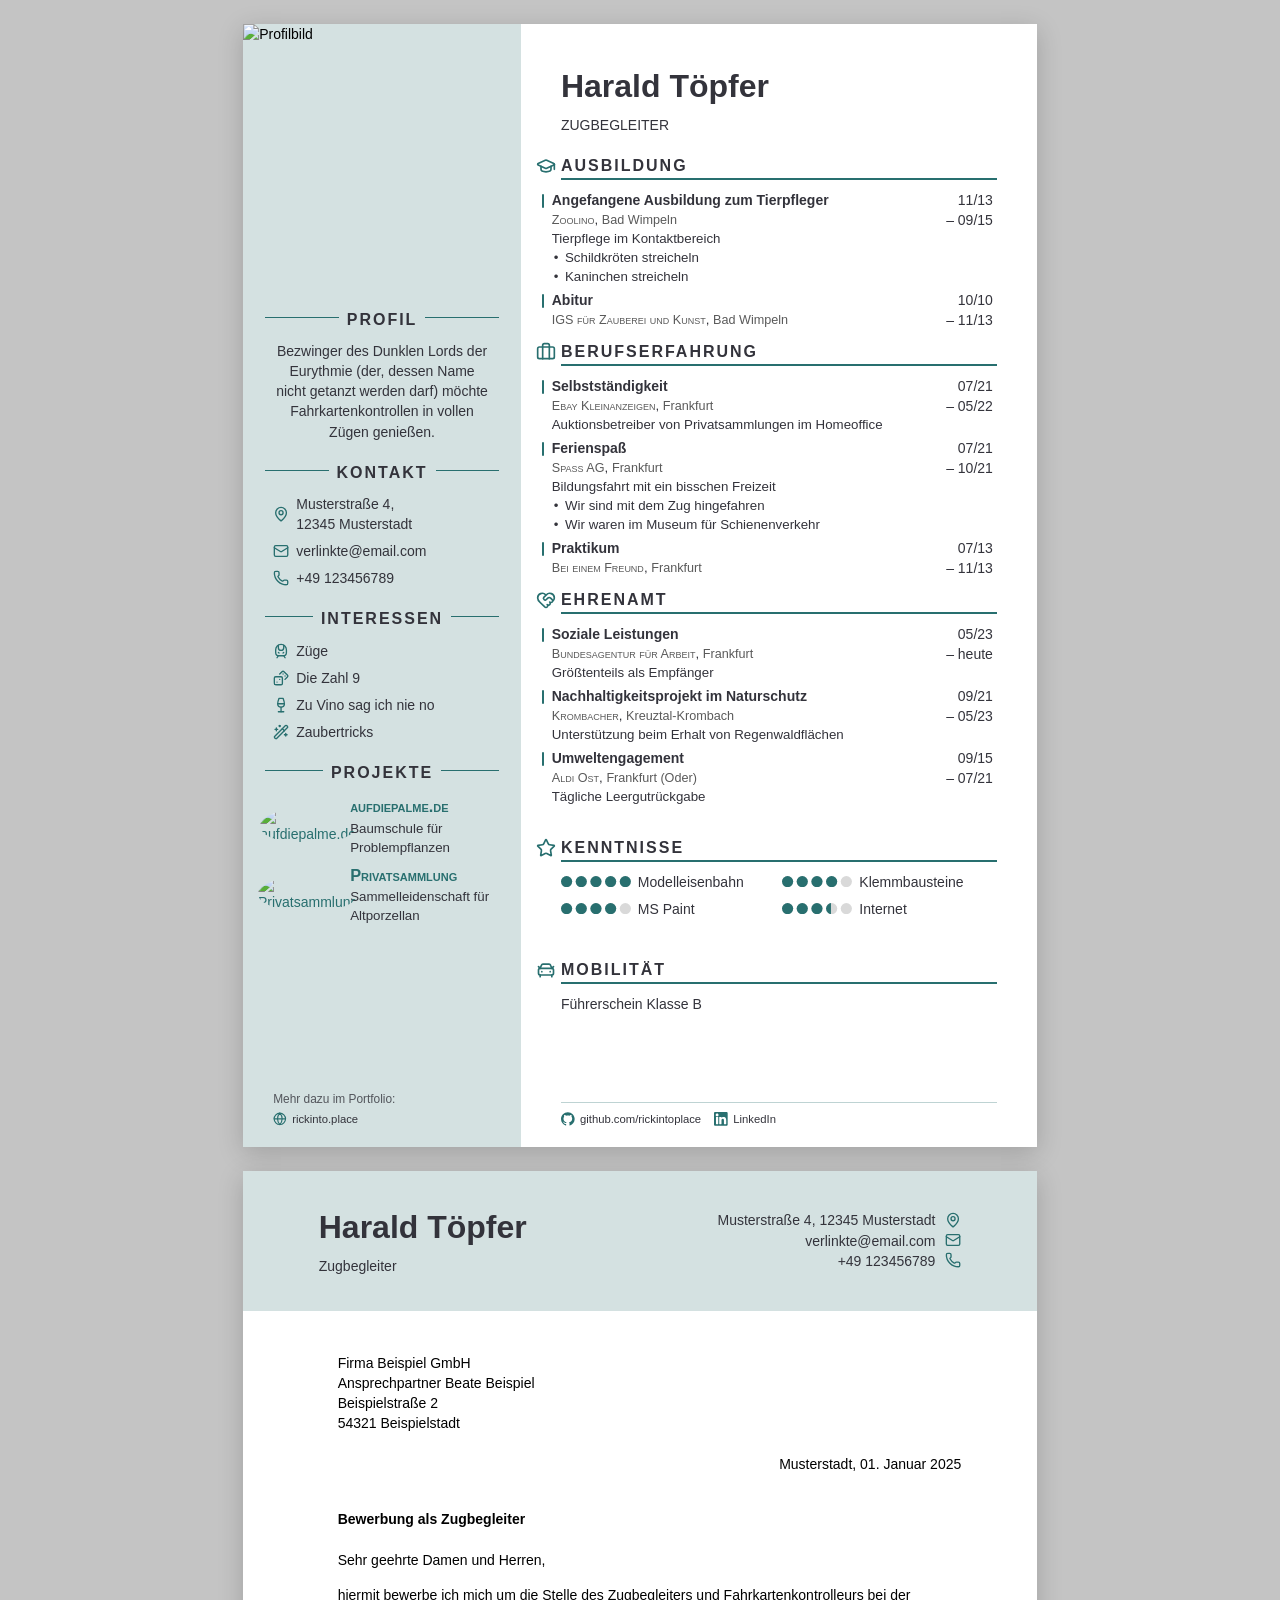
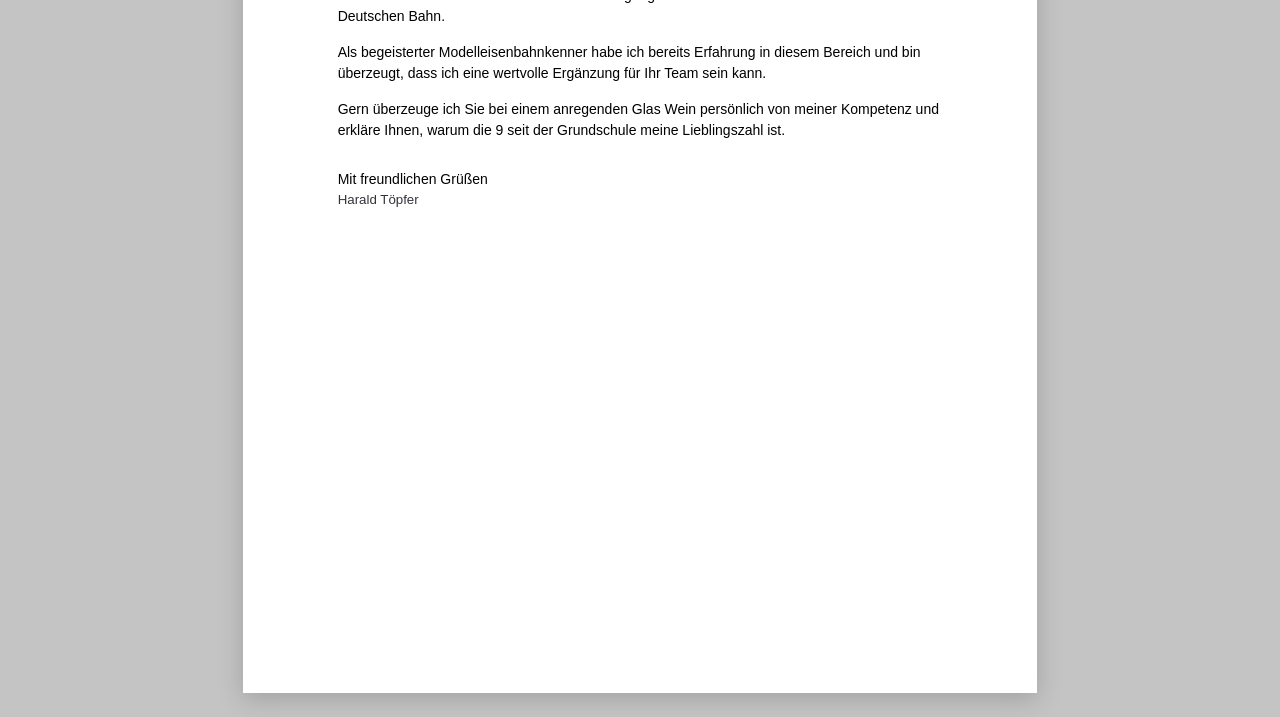
==== commit 50e1b034: "add length option for multiple pages" ====
--- a/cv.html
+++ b/cv.html
@@ -62,7 +62,15 @@
         var LEGACY_KEY = "rickcv.data.v2";
         var PAGE_HEIGHT_CM = 29.7;
 
+        //  Der Seitenumbruch des Anschreibens wird gemessen, und Messen setzt
+        //  die endgueltige Schrift voraus: laedt sie erst spaeter nach,
+        //  stimmen Zeilenumbruch und Seitengrenze nicht mehr. Deshalb merkt
+        //  sich die Seite ihren letzten Stand und zeichnet ihn neu, sobald
+        //  die Schriften stehen.
+        var lastData = null;
+
         function paint(data) {
+          lastData = data;
           try {
             RickCVRender.render(document, data);
           } catch (error) {
@@ -108,6 +116,7 @@
               type: "rickcv:height",
               height: document.documentElement.scrollHeight,
               pages: countPages(),
+              letterPages: RickCVRender.letterPages(),
             },
             "*"
           );
@@ -138,6 +147,14 @@
         paint(initial || RickCVModel.createExample("de"));
 
         window.addEventListener("load", report);
+
+        if (document.fonts && document.fonts.ready) {
+          document.fonts.ready.then(function () {
+            if (lastData) paint(lastData);
+            scheduleReport();
+          });
+        }
+
         parent.postMessage({ type: "rickcv:ready" }, "*");
       })();
     </script>
--- a/styles.css
+++ b/styles.css
@@ -877,6 +877,55 @@
   height: 29.7cm;
 }
 
+/*  Mehrere Blaetter des Anschreibens stehen als Geschwister nebeneinander –
+    wie beim Lebenslauf traegt der Zwischenkasten den Abstand der Vorschau. */
+.cover-letter {
+  display: flex;
+  flex-direction: column;
+  align-items: center;
+  gap: inherit;
+}
+
+/*  Das Blatt traegt die Seitenzahl, die unten im Rand sitzt. */
+.cover-letter_wrapper {
+  position: relative;
+}
+
+/*  Folgeblaetter: der Text beginnt oben am Rand, nicht dort, wo auf der
+    ersten Seite das Anschriftenfeld sitzt. Der Abstand folgt dem
+    eingestellten unteren Rand, damit oben und unten gleich viel Luft
+    bleibt. Steht das Kopfband auch hier, uebernimmt es diese Rolle. */
+.cover-letter_wrapper.is-continued .cover-letter-content {
+  padding-top: var(--bottom-margin);
+}
+
+/*  Steht das Kopfband auch hier, uebernimmt es den oberen Rand – es bleibt
+    nur der Abstand, den die Textspalte ohnehin haelt. Wieviel daraus wird,
+    misst render.js an einem Probeblatt: hier steht die Gestaltung, dort die
+    Rechnung. */
+.cover-letter_wrapper.is-continued .cover-letter-header + .cover-letter-content {
+  padding-top: 20px;
+}
+
+/*  Der erste Block eines Folgeblatts sitzt buendig oben. Sein Aussenabstand
+    gehoert zum Abstand zwischen zwei Bloecken, nicht an den Seitenanfang –
+    und die Rechnung in render.js laesst ihn dort ebenfalls weg. */
+.cover-letter_wrapper.is-continued .cover-letter-content > :first-child {
+  margin-top: 0;
+}
+
+/*  Seitenzahl im unteren Rand, nicht im Textbereich: dort steht sie nach
+    DIN 5008 und nimmt dem Text keine Zeile weg. */
+.cover-letter-page-number {
+  position: absolute;
+  left: var(--left-margin);
+  right: var(--right-margin);
+  bottom: calc(var(--bottom-margin) * 0.4);
+  text-align: right;
+  font-size: 0.8em;
+  opacity: 0.65;
+}
+
 .cover-letter-header {
   background-color: var(--sidebar-color);
   color: var(--sidebar-font-color);
@@ -1433,6 +1482,9 @@
     page-break-inside: avoid;
   }
 
+  /*  Jedes Blatt des Anschreibens ist genau eine Seite – der Umbruch ist
+      schon beim Zeichnen gefallen, der Browser soll ihn nicht noch einmal
+      raten. */
   .cover-letter_wrapper {
     break-inside: avoid;
     page-break-inside: avoid;
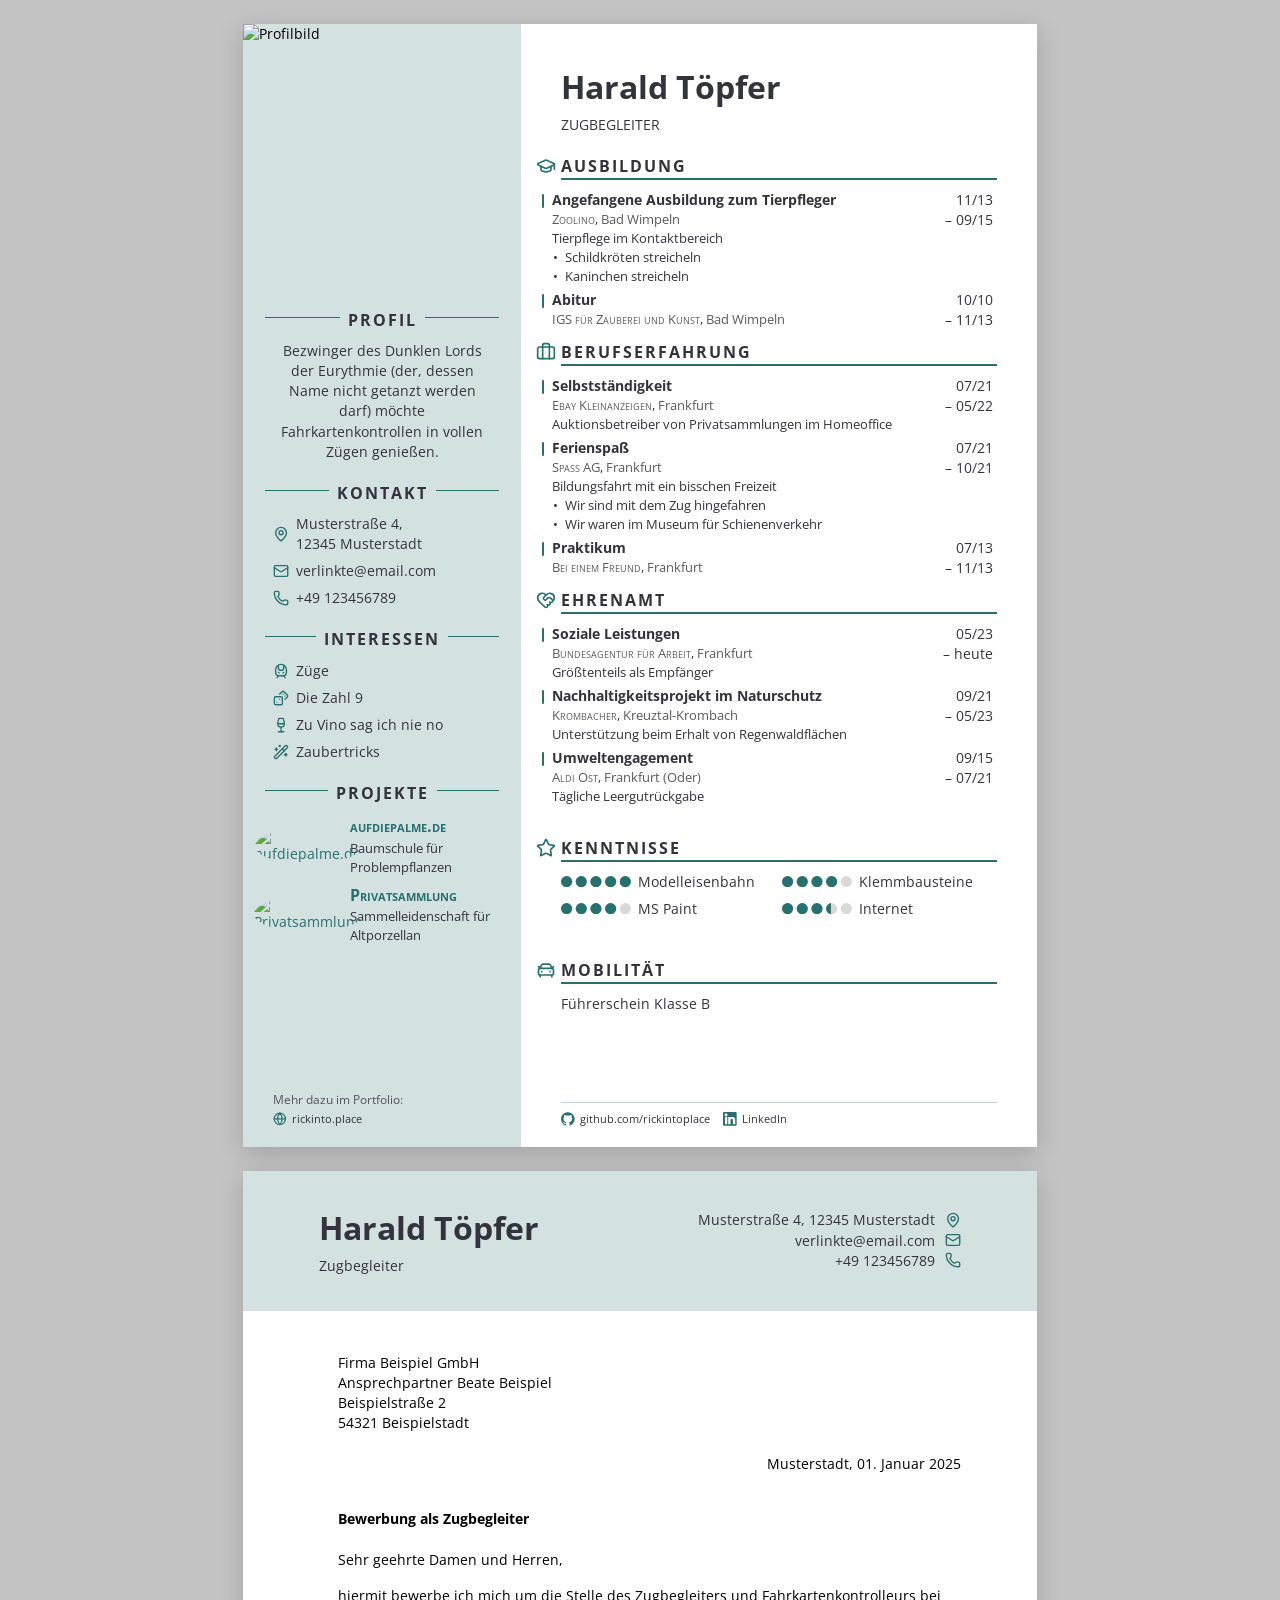
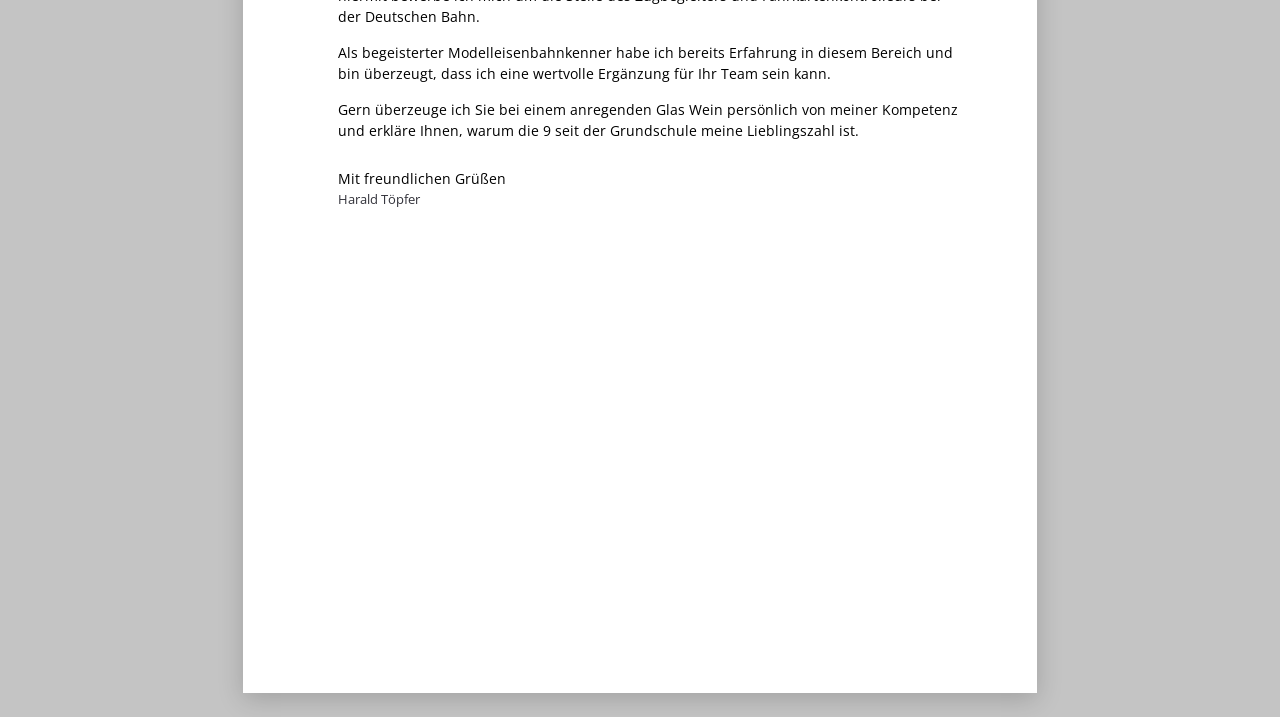
==== commit cd4f578b: "Themes" ====
--- a/cv.html
+++ b/cv.html
@@ -52,6 +52,8 @@
     <script src="js/i18n.js"></script>
     <script src="js/icon-data.js"></script>
     <script src="js/icons.js"></script>
+    <script src="js/theme-data.js"></script>
+    <script src="js/themes.js"></script>
     <script src="js/model.js"></script>
     <script src="js/ats.js"></script>
     <script src="js/render.js"></script>
--- a/fonts/fonts.css
+++ b/fonts/fonts.css
@@ -6,47 +6,87 @@
  *
  *  Lizenzen siehe licenses/README.md.
  */
-/* Open Sans latin */
+/* Open Sans 400 latin */
 @font-face {
   font-family: 'Open Sans';
   font-style: normal;
-  font-weight: 400 700;
-  font-display: swap;
-  src: url('open-sans-latin.woff2') format('woff2');
-  unicode-range: U+0000-00FF, U+0131, U+0152-0153, U+02BB-02BC, U+02C6, U+02DA, U+02DC, U+0304, U+0308, U+0329, U+2000-206F, U+20AC, U+2122, U+2191, U+2193, U+2212, U+2215, U+FEFF, U+FFFD;
-}
-
-/* Open Sans latin-ext */
+  font-weight: 400;
+  font-display: swap;
+  src: url('open-sans-400-latin.woff2') format('woff2');
+  unicode-range: U+0000-00FF, U+0131, U+0152-0153, U+02BB-02BC, U+02C6, U+02DA, U+02DC, U+0304, U+0308, U+0329, U+2000-206F, U+20AC, U+2122, U+2191, U+2193, U+2212, U+2215, U+FEFF, U+FFFD;
+}
+
+/* Open Sans 400 latin-ext */
 @font-face {
   font-family: 'Open Sans';
   font-style: normal;
-  font-weight: 400 700;
-  font-display: swap;
-  src: url('open-sans-latin-ext.woff2') format('woff2');
-  unicode-range: U+0100-02BA, U+02BD-02C5, U+02C7-02CC, U+02CE-02D7, U+02DD-02FF, U+0304, U+0308, U+0329, U+1D00-1DBF, U+1E00-1E9F, U+1EF2-1EFF, U+2020, U+20A0-20AB, U+20AD-20C0, U+2113, U+2C60-2C7F, U+A720-A7FF;
-}
-
-/* Roboto latin */
+  font-weight: 400;
+  font-display: swap;
+  src: url('open-sans-400-latin-ext.woff2') format('woff2');
+  unicode-range: U+0100-02BA, U+02BD-02C5, U+02C7-02CC, U+02CE-02D7, U+02DD-02FF, U+0304, U+0308, U+0329, U+1D00-1DBF, U+1E00-1E9F, U+1EF2-1EFF, U+2020, U+20A0-20AB, U+20AD-20C0, U+2113, U+2C60-2C7F, U+A720-A7FF;
+}
+
+/* Open Sans 700 latin */
+@font-face {
+  font-family: 'Open Sans';
+  font-style: normal;
+  font-weight: 700;
+  font-display: swap;
+  src: url('open-sans-700-latin.woff2') format('woff2');
+  unicode-range: U+0000-00FF, U+0131, U+0152-0153, U+02BB-02BC, U+02C6, U+02DA, U+02DC, U+0304, U+0308, U+0329, U+2000-206F, U+20AC, U+2122, U+2191, U+2193, U+2212, U+2215, U+FEFF, U+FFFD;
+}
+
+/* Open Sans 700 latin-ext */
+@font-face {
+  font-family: 'Open Sans';
+  font-style: normal;
+  font-weight: 700;
+  font-display: swap;
+  src: url('open-sans-700-latin-ext.woff2') format('woff2');
+  unicode-range: U+0100-02BA, U+02BD-02C5, U+02C7-02CC, U+02CE-02D7, U+02DD-02FF, U+0304, U+0308, U+0329, U+1D00-1DBF, U+1E00-1E9F, U+1EF2-1EFF, U+2020, U+20A0-20AB, U+20AD-20C0, U+2113, U+2C60-2C7F, U+A720-A7FF;
+}
+
+/* Roboto 400 latin */
 @font-face {
   font-family: 'Roboto';
   font-style: normal;
-  font-weight: 400 700;
-  font-display: swap;
-  src: url('roboto-latin.woff2') format('woff2');
-  unicode-range: U+0000-00FF, U+0131, U+0152-0153, U+02BB-02BC, U+02C6, U+02DA, U+02DC, U+0304, U+0308, U+0329, U+2000-206F, U+20AC, U+2122, U+2191, U+2193, U+2212, U+2215, U+FEFF, U+FFFD;
-}
-
-/* Roboto latin-ext */
+  font-weight: 400;
+  font-display: swap;
+  src: url('roboto-400-latin.woff2') format('woff2');
+  unicode-range: U+0000-00FF, U+0131, U+0152-0153, U+02BB-02BC, U+02C6, U+02DA, U+02DC, U+0304, U+0308, U+0329, U+2000-206F, U+20AC, U+2122, U+2191, U+2193, U+2212, U+2215, U+FEFF, U+FFFD;
+}
+
+/* Roboto 400 latin-ext */
 @font-face {
   font-family: 'Roboto';
   font-style: normal;
-  font-weight: 400 700;
-  font-display: swap;
-  src: url('roboto-latin-ext.woff2') format('woff2');
-  unicode-range: U+0100-02BA, U+02BD-02C5, U+02C7-02CC, U+02CE-02D7, U+02DD-02FF, U+0304, U+0308, U+0329, U+1D00-1DBF, U+1E00-1E9F, U+1EF2-1EFF, U+2020, U+20A0-20AB, U+20AD-20C0, U+2113, U+2C60-2C7F, U+A720-A7FF;
-}
-
-/* Lato latin */
+  font-weight: 400;
+  font-display: swap;
+  src: url('roboto-400-latin-ext.woff2') format('woff2');
+  unicode-range: U+0100-02BA, U+02BD-02C5, U+02C7-02CC, U+02CE-02D7, U+02DD-02FF, U+0304, U+0308, U+0329, U+1D00-1DBF, U+1E00-1E9F, U+1EF2-1EFF, U+2020, U+20A0-20AB, U+20AD-20C0, U+2113, U+2C60-2C7F, U+A720-A7FF;
+}
+
+/* Roboto 700 latin */
+@font-face {
+  font-family: 'Roboto';
+  font-style: normal;
+  font-weight: 700;
+  font-display: swap;
+  src: url('roboto-700-latin.woff2') format('woff2');
+  unicode-range: U+0000-00FF, U+0131, U+0152-0153, U+02BB-02BC, U+02C6, U+02DA, U+02DC, U+0304, U+0308, U+0329, U+2000-206F, U+20AC, U+2122, U+2191, U+2193, U+2212, U+2215, U+FEFF, U+FFFD;
+}
+
+/* Roboto 700 latin-ext */
+@font-face {
+  font-family: 'Roboto';
+  font-style: normal;
+  font-weight: 700;
+  font-display: swap;
+  src: url('roboto-700-latin-ext.woff2') format('woff2');
+  unicode-range: U+0100-02BA, U+02BD-02C5, U+02C7-02CC, U+02CE-02D7, U+02DD-02FF, U+0304, U+0308, U+0329, U+1D00-1DBF, U+1E00-1E9F, U+1EF2-1EFF, U+2020, U+20A0-20AB, U+20AD-20C0, U+2113, U+2C60-2C7F, U+A720-A7FF;
+}
+
+/* Lato 400 latin */
 @font-face {
   font-family: 'Lato';
   font-style: normal;
@@ -56,57 +96,77 @@
   unicode-range: U+0000-00FF, U+0131, U+0152-0153, U+02BB-02BC, U+02C6, U+02DA, U+02DC, U+0304, U+0308, U+0329, U+2000-206F, U+20AC, U+2122, U+2191, U+2193, U+2212, U+2215, U+FEFF, U+FFFD;
 }
 
-/* Lato latin */
+/* Lato 400 latin-ext */
 @font-face {
   font-family: 'Lato';
   font-style: normal;
+  font-weight: 400;
+  font-display: swap;
+  src: url('lato-400-latin-ext.woff2') format('woff2');
+  unicode-range: U+0100-02BA, U+02BD-02C5, U+02C7-02CC, U+02CE-02D7, U+02DD-02FF, U+0304, U+0308, U+0329, U+1D00-1DBF, U+1E00-1E9F, U+1EF2-1EFF, U+2020, U+20A0-20AB, U+20AD-20C0, U+2113, U+2C60-2C7F, U+A720-A7FF;
+}
+
+/* Lato 700 latin */
+@font-face {
+  font-family: 'Lato';
+  font-style: normal;
   font-weight: 700;
   font-display: swap;
   src: url('lato-700-latin.woff2') format('woff2');
   unicode-range: U+0000-00FF, U+0131, U+0152-0153, U+02BB-02BC, U+02C6, U+02DA, U+02DC, U+0304, U+0308, U+0329, U+2000-206F, U+20AC, U+2122, U+2191, U+2193, U+2212, U+2215, U+FEFF, U+FFFD;
 }
 
-/* Lato latin-ext */
+/* Lato 700 latin-ext */
 @font-face {
   font-family: 'Lato';
   font-style: normal;
-  font-weight: 400;
-  font-display: swap;
-  src: url('lato-400-latin-ext.woff2') format('woff2');
-  unicode-range: U+0100-02BA, U+02BD-02C5, U+02C7-02CC, U+02CE-02D7, U+02DD-02FF, U+0304, U+0308, U+0329, U+1D00-1DBF, U+1E00-1E9F, U+1EF2-1EFF, U+2020, U+20A0-20AB, U+20AD-20C0, U+2113, U+2C60-2C7F, U+A720-A7FF;
-}
-
-/* Lato latin-ext */
-@font-face {
-  font-family: 'Lato';
-  font-style: normal;
   font-weight: 700;
   font-display: swap;
   src: url('lato-700-latin-ext.woff2') format('woff2');
   unicode-range: U+0100-02BA, U+02BD-02C5, U+02C7-02CC, U+02CE-02D7, U+02DD-02FF, U+0304, U+0308, U+0329, U+1D00-1DBF, U+1E00-1E9F, U+1EF2-1EFF, U+2020, U+20A0-20AB, U+20AD-20C0, U+2113, U+2C60-2C7F, U+A720-A7FF;
 }
 
-/* Inter latin */
+/* Inter 400 latin */
 @font-face {
   font-family: 'Inter';
   font-style: normal;
-  font-weight: 400 700;
-  font-display: swap;
-  src: url('inter-latin.woff2') format('woff2');
-  unicode-range: U+0000-00FF, U+0131, U+0152-0153, U+02BB-02BC, U+02C6, U+02DA, U+02DC, U+0304, U+0308, U+0329, U+2000-206F, U+20AC, U+2122, U+2191, U+2193, U+2212, U+2215, U+FEFF, U+FFFD;
-}
-
-/* Inter latin-ext */
+  font-weight: 400;
+  font-display: swap;
+  src: url('inter-400-latin.woff2') format('woff2');
+  unicode-range: U+0000-00FF, U+0131, U+0152-0153, U+02BB-02BC, U+02C6, U+02DA, U+02DC, U+0304, U+0308, U+0329, U+2000-206F, U+20AC, U+2122, U+2191, U+2193, U+2212, U+2215, U+FEFF, U+FFFD;
+}
+
+/* Inter 400 latin-ext */
 @font-face {
   font-family: 'Inter';
   font-style: normal;
-  font-weight: 400 700;
-  font-display: swap;
-  src: url('inter-latin-ext.woff2') format('woff2');
-  unicode-range: U+0100-02BA, U+02BD-02C5, U+02C7-02CC, U+02CE-02D7, U+02DD-02FF, U+0304, U+0308, U+0329, U+1D00-1DBF, U+1E00-1E9F, U+1EF2-1EFF, U+2020, U+20A0-20AB, U+20AD-20C0, U+2113, U+2C60-2C7F, U+A720-A7FF;
-}
-
-/* Ubuntu latin */
+  font-weight: 400;
+  font-display: swap;
+  src: url('inter-400-latin-ext.woff2') format('woff2');
+  unicode-range: U+0100-02BA, U+02BD-02C5, U+02C7-02CC, U+02CE-02D7, U+02DD-02FF, U+0304, U+0308, U+0329, U+1D00-1DBF, U+1E00-1E9F, U+1EF2-1EFF, U+2020, U+20A0-20AB, U+20AD-20C0, U+2113, U+2C60-2C7F, U+A720-A7FF;
+}
+
+/* Inter 700 latin */
+@font-face {
+  font-family: 'Inter';
+  font-style: normal;
+  font-weight: 700;
+  font-display: swap;
+  src: url('inter-700-latin.woff2') format('woff2');
+  unicode-range: U+0000-00FF, U+0131, U+0152-0153, U+02BB-02BC, U+02C6, U+02DA, U+02DC, U+0304, U+0308, U+0329, U+2000-206F, U+20AC, U+2122, U+2191, U+2193, U+2212, U+2215, U+FEFF, U+FFFD;
+}
+
+/* Inter 700 latin-ext */
+@font-face {
+  font-family: 'Inter';
+  font-style: normal;
+  font-weight: 700;
+  font-display: swap;
+  src: url('inter-700-latin-ext.woff2') format('woff2');
+  unicode-range: U+0100-02BA, U+02BD-02C5, U+02C7-02CC, U+02CE-02D7, U+02DD-02FF, U+0304, U+0308, U+0329, U+1D00-1DBF, U+1E00-1E9F, U+1EF2-1EFF, U+2020, U+20A0-20AB, U+20AD-20C0, U+2113, U+2C60-2C7F, U+A720-A7FF;
+}
+
+/* Ubuntu 400 latin */
 @font-face {
   font-family: 'Ubuntu';
   font-style: normal;
@@ -116,113 +176,193 @@
   unicode-range: U+0000-00FF, U+0131, U+0152-0153, U+02BB-02BC, U+02C6, U+02DA, U+02DC, U+0304, U+0308, U+0329, U+2000-206F, U+20AC, U+2122, U+2191, U+2193, U+2212, U+2215, U+FEFF, U+FFFD;
 }
 
-/* Ubuntu latin */
+/* Ubuntu 400 latin-ext */
 @font-face {
   font-family: 'Ubuntu';
   font-style: normal;
+  font-weight: 400;
+  font-display: swap;
+  src: url('ubuntu-400-latin-ext.woff2') format('woff2');
+  unicode-range: U+0100-02BA, U+02BD-02C5, U+02C7-02CC, U+02CE-02D7, U+02DD-02FF, U+0304, U+0308, U+0329, U+1D00-1DBF, U+1E00-1E9F, U+1EF2-1EFF, U+2020, U+20A0-20AB, U+20AD-20C0, U+2113, U+2C60-2C7F, U+A720-A7FF;
+}
+
+/* Ubuntu 700 latin */
+@font-face {
+  font-family: 'Ubuntu';
+  font-style: normal;
   font-weight: 700;
   font-display: swap;
   src: url('ubuntu-700-latin.woff2') format('woff2');
   unicode-range: U+0000-00FF, U+0131, U+0152-0153, U+02BB-02BC, U+02C6, U+02DA, U+02DC, U+0304, U+0308, U+0329, U+2000-206F, U+20AC, U+2122, U+2191, U+2193, U+2212, U+2215, U+FEFF, U+FFFD;
 }
 
-/* Ubuntu latin-ext */
+/* Ubuntu 700 latin-ext */
 @font-face {
   font-family: 'Ubuntu';
   font-style: normal;
-  font-weight: 400;
-  font-display: swap;
-  src: url('ubuntu-400-latin-ext.woff2') format('woff2');
-  unicode-range: U+0100-02BA, U+02BD-02C5, U+02C7-02CC, U+02CE-02D7, U+02DD-02FF, U+0304, U+0308, U+0329, U+1D00-1DBF, U+1E00-1E9F, U+1EF2-1EFF, U+2020, U+20A0-20AB, U+20AD-20C0, U+2113, U+2C60-2C7F, U+A720-A7FF;
-}
-
-/* Ubuntu latin-ext */
-@font-face {
-  font-family: 'Ubuntu';
-  font-style: normal;
   font-weight: 700;
   font-display: swap;
   src: url('ubuntu-700-latin-ext.woff2') format('woff2');
   unicode-range: U+0100-02BA, U+02BD-02C5, U+02C7-02CC, U+02CE-02D7, U+02DD-02FF, U+0304, U+0308, U+0329, U+1D00-1DBF, U+1E00-1E9F, U+1EF2-1EFF, U+2020, U+20A0-20AB, U+20AD-20C0, U+2113, U+2C60-2C7F, U+A720-A7FF;
 }
 
-/* Source Sans 3 latin */
+/* Source Sans 3 400 latin */
 @font-face {
   font-family: 'Source Sans 3';
   font-style: normal;
-  font-weight: 400 700;
-  font-display: swap;
-  src: url('source-sans-3-latin.woff2') format('woff2');
-  unicode-range: U+0000-00FF, U+0131, U+0152-0153, U+02BB-02BC, U+02C6, U+02DA, U+02DC, U+0304, U+0308, U+0329, U+2000-206F, U+20AC, U+2122, U+2191, U+2193, U+2212, U+2215, U+FEFF, U+FFFD;
-}
-
-/* Source Sans 3 latin-ext */
+  font-weight: 400;
+  font-display: swap;
+  src: url('source-sans-3-400-latin.woff2') format('woff2');
+  unicode-range: U+0000-00FF, U+0131, U+0152-0153, U+02BB-02BC, U+02C6, U+02DA, U+02DC, U+0304, U+0308, U+0329, U+2000-206F, U+20AC, U+2122, U+2191, U+2193, U+2212, U+2215, U+FEFF, U+FFFD;
+}
+
+/* Source Sans 3 400 latin-ext */
 @font-face {
   font-family: 'Source Sans 3';
   font-style: normal;
-  font-weight: 400 700;
-  font-display: swap;
-  src: url('source-sans-3-latin-ext.woff2') format('woff2');
-  unicode-range: U+0100-02BA, U+02BD-02C5, U+02C7-02CC, U+02CE-02D7, U+02DD-02FF, U+0304, U+0308, U+0329, U+1D00-1DBF, U+1E00-1E9F, U+1EF2-1EFF, U+2020, U+20A0-20AB, U+20AD-20C0, U+2113, U+2C60-2C7F, U+A720-A7FF;
-}
-
-/* IBM Plex Sans latin */
+  font-weight: 400;
+  font-display: swap;
+  src: url('source-sans-3-400-latin-ext.woff2') format('woff2');
+  unicode-range: U+0100-02BA, U+02BD-02C5, U+02C7-02CC, U+02CE-02D7, U+02DD-02FF, U+0304, U+0308, U+0329, U+1D00-1DBF, U+1E00-1E9F, U+1EF2-1EFF, U+2020, U+20A0-20AB, U+20AD-20C0, U+2113, U+2C60-2C7F, U+A720-A7FF;
+}
+
+/* Source Sans 3 700 latin */
+@font-face {
+  font-family: 'Source Sans 3';
+  font-style: normal;
+  font-weight: 700;
+  font-display: swap;
+  src: url('source-sans-3-700-latin.woff2') format('woff2');
+  unicode-range: U+0000-00FF, U+0131, U+0152-0153, U+02BB-02BC, U+02C6, U+02DA, U+02DC, U+0304, U+0308, U+0329, U+2000-206F, U+20AC, U+2122, U+2191, U+2193, U+2212, U+2215, U+FEFF, U+FFFD;
+}
+
+/* Source Sans 3 700 latin-ext */
+@font-face {
+  font-family: 'Source Sans 3';
+  font-style: normal;
+  font-weight: 700;
+  font-display: swap;
+  src: url('source-sans-3-700-latin-ext.woff2') format('woff2');
+  unicode-range: U+0100-02BA, U+02BD-02C5, U+02C7-02CC, U+02CE-02D7, U+02DD-02FF, U+0304, U+0308, U+0329, U+1D00-1DBF, U+1E00-1E9F, U+1EF2-1EFF, U+2020, U+20A0-20AB, U+20AD-20C0, U+2113, U+2C60-2C7F, U+A720-A7FF;
+}
+
+/* IBM Plex Sans 400 latin */
 @font-face {
   font-family: 'IBM Plex Sans';
   font-style: normal;
-  font-weight: 400 700;
-  font-display: swap;
-  src: url('ibm-plex-sans-latin.woff2') format('woff2');
-  unicode-range: U+0000-00FF, U+0131, U+0152-0153, U+02BB-02BC, U+02C6, U+02DA, U+02DC, U+0304, U+0308, U+0329, U+2000-206F, U+20AC, U+2122, U+2191, U+2193, U+2212, U+2215, U+FEFF, U+FFFD;
-}
-
-/* IBM Plex Sans latin-ext */
+  font-weight: 400;
+  font-display: swap;
+  src: url('ibm-plex-sans-400-latin.woff2') format('woff2');
+  unicode-range: U+0000-00FF, U+0131, U+0152-0153, U+02BB-02BC, U+02C6, U+02DA, U+02DC, U+0304, U+0308, U+0329, U+2000-206F, U+20AC, U+2122, U+2191, U+2193, U+2212, U+2215, U+FEFF, U+FFFD;
+}
+
+/* IBM Plex Sans 400 latin-ext */
 @font-face {
   font-family: 'IBM Plex Sans';
   font-style: normal;
-  font-weight: 400 700;
-  font-display: swap;
-  src: url('ibm-plex-sans-latin-ext.woff2') format('woff2');
-  unicode-range: U+0100-02BA, U+02BD-02C5, U+02C7-02CC, U+02CE-02D7, U+02DD-02FF, U+0304, U+0308, U+0329, U+1D00-1DBF, U+1E00-1E9F, U+1EF2-1EFF, U+2020, U+20A0-20AB, U+20AD-20C0, U+2113, U+2C60-2C7F, U+A720-A7FF;
-}
-
-/* Merriweather latin */
+  font-weight: 400;
+  font-display: swap;
+  src: url('ibm-plex-sans-400-latin-ext.woff2') format('woff2');
+  unicode-range: U+0100-02BA, U+02BD-02C5, U+02C7-02CC, U+02CE-02D7, U+02DD-02FF, U+0304, U+0308, U+0329, U+1D00-1DBF, U+1E00-1E9F, U+1EF2-1EFF, U+2020, U+20A0-20AB, U+20AD-20C0, U+2113, U+2C60-2C7F, U+A720-A7FF;
+}
+
+/* IBM Plex Sans 700 latin */
+@font-face {
+  font-family: 'IBM Plex Sans';
+  font-style: normal;
+  font-weight: 700;
+  font-display: swap;
+  src: url('ibm-plex-sans-700-latin.woff2') format('woff2');
+  unicode-range: U+0000-00FF, U+0131, U+0152-0153, U+02BB-02BC, U+02C6, U+02DA, U+02DC, U+0304, U+0308, U+0329, U+2000-206F, U+20AC, U+2122, U+2191, U+2193, U+2212, U+2215, U+FEFF, U+FFFD;
+}
+
+/* IBM Plex Sans 700 latin-ext */
+@font-face {
+  font-family: 'IBM Plex Sans';
+  font-style: normal;
+  font-weight: 700;
+  font-display: swap;
+  src: url('ibm-plex-sans-700-latin-ext.woff2') format('woff2');
+  unicode-range: U+0100-02BA, U+02BD-02C5, U+02C7-02CC, U+02CE-02D7, U+02DD-02FF, U+0304, U+0308, U+0329, U+1D00-1DBF, U+1E00-1E9F, U+1EF2-1EFF, U+2020, U+20A0-20AB, U+20AD-20C0, U+2113, U+2C60-2C7F, U+A720-A7FF;
+}
+
+/* Merriweather 400 latin */
 @font-face {
   font-family: 'Merriweather';
   font-style: normal;
-  font-weight: 400 700;
-  font-display: swap;
-  src: url('merriweather-latin.woff2') format('woff2');
-  unicode-range: U+0000-00FF, U+0131, U+0152-0153, U+02BB-02BC, U+02C6, U+02DA, U+02DC, U+0304, U+0308, U+0329, U+2000-206F, U+20AC, U+2122, U+2191, U+2193, U+2212, U+2215, U+FEFF, U+FFFD;
-}
-
-/* Merriweather latin-ext */
+  font-weight: 400;
+  font-display: swap;
+  src: url('merriweather-400-latin.woff2') format('woff2');
+  unicode-range: U+0000-00FF, U+0131, U+0152-0153, U+02BB-02BC, U+02C6, U+02DA, U+02DC, U+0304, U+0308, U+0329, U+2000-206F, U+20AC, U+2122, U+2191, U+2193, U+2212, U+2215, U+FEFF, U+FFFD;
+}
+
+/* Merriweather 400 latin-ext */
 @font-face {
   font-family: 'Merriweather';
   font-style: normal;
-  font-weight: 400 700;
-  font-display: swap;
-  src: url('merriweather-latin-ext.woff2') format('woff2');
-  unicode-range: U+0100-02BA, U+02BD-02C5, U+02C7-02CC, U+02CE-02D7, U+02DD-02FF, U+0304, U+0308, U+0329, U+1D00-1DBF, U+1E00-1E9F, U+1EF2-1EFF, U+2020, U+20A0-20AB, U+20AD-20C0, U+2113, U+2C60-2C7F, U+A720-A7FF;
-}
-
-/* EB Garamond latin */
+  font-weight: 400;
+  font-display: swap;
+  src: url('merriweather-400-latin-ext.woff2') format('woff2');
+  unicode-range: U+0100-02BA, U+02BD-02C5, U+02C7-02CC, U+02CE-02D7, U+02DD-02FF, U+0304, U+0308, U+0329, U+1D00-1DBF, U+1E00-1E9F, U+1EF2-1EFF, U+2020, U+20A0-20AB, U+20AD-20C0, U+2113, U+2C60-2C7F, U+A720-A7FF;
+}
+
+/* Merriweather 700 latin */
+@font-face {
+  font-family: 'Merriweather';
+  font-style: normal;
+  font-weight: 700;
+  font-display: swap;
+  src: url('merriweather-700-latin.woff2') format('woff2');
+  unicode-range: U+0000-00FF, U+0131, U+0152-0153, U+02BB-02BC, U+02C6, U+02DA, U+02DC, U+0304, U+0308, U+0329, U+2000-206F, U+20AC, U+2122, U+2191, U+2193, U+2212, U+2215, U+FEFF, U+FFFD;
+}
+
+/* Merriweather 700 latin-ext */
+@font-face {
+  font-family: 'Merriweather';
+  font-style: normal;
+  font-weight: 700;
+  font-display: swap;
+  src: url('merriweather-700-latin-ext.woff2') format('woff2');
+  unicode-range: U+0100-02BA, U+02BD-02C5, U+02C7-02CC, U+02CE-02D7, U+02DD-02FF, U+0304, U+0308, U+0329, U+1D00-1DBF, U+1E00-1E9F, U+1EF2-1EFF, U+2020, U+20A0-20AB, U+20AD-20C0, U+2113, U+2C60-2C7F, U+A720-A7FF;
+}
+
+/* EB Garamond 400 latin */
 @font-face {
   font-family: 'EB Garamond';
   font-style: normal;
-  font-weight: 400 700;
-  font-display: swap;
-  src: url('eb-garamond-latin.woff2') format('woff2');
-  unicode-range: U+0000-00FF, U+0131, U+0152-0153, U+02BB-02BC, U+02C6, U+02DA, U+02DC, U+0304, U+0308, U+0329, U+2000-206F, U+20AC, U+2122, U+2191, U+2193, U+2212, U+2215, U+FEFF, U+FFFD;
-}
-
-/* EB Garamond latin-ext */
+  font-weight: 400;
+  font-display: swap;
+  src: url('eb-garamond-400-latin.woff2') format('woff2');
+  unicode-range: U+0000-00FF, U+0131, U+0152-0153, U+02BB-02BC, U+02C6, U+02DA, U+02DC, U+0304, U+0308, U+0329, U+2000-206F, U+20AC, U+2122, U+2191, U+2193, U+2212, U+2215, U+FEFF, U+FFFD;
+}
+
+/* EB Garamond 400 latin-ext */
 @font-face {
   font-family: 'EB Garamond';
   font-style: normal;
-  font-weight: 400 700;
-  font-display: swap;
-  src: url('eb-garamond-latin-ext.woff2') format('woff2');
+  font-weight: 400;
+  font-display: swap;
+  src: url('eb-garamond-400-latin-ext.woff2') format('woff2');
+  unicode-range: U+0100-02BA, U+02BD-02C5, U+02C7-02CC, U+02CE-02D7, U+02DD-02FF, U+0304, U+0308, U+0329, U+1D00-1DBF, U+1E00-1E9F, U+1EF2-1EFF, U+2020, U+20A0-20AB, U+20AD-20C0, U+2113, U+2C60-2C7F, U+A720-A7FF;
+}
+
+/* EB Garamond 700 latin */
+@font-face {
+  font-family: 'EB Garamond';
+  font-style: normal;
+  font-weight: 700;
+  font-display: swap;
+  src: url('eb-garamond-700-latin.woff2') format('woff2');
+  unicode-range: U+0000-00FF, U+0131, U+0152-0153, U+02BB-02BC, U+02C6, U+02DA, U+02DC, U+0304, U+0308, U+0329, U+2000-206F, U+20AC, U+2122, U+2191, U+2193, U+2212, U+2215, U+FEFF, U+FFFD;
+}
+
+/* EB Garamond 700 latin-ext */
+@font-face {
+  font-family: 'EB Garamond';
+  font-style: normal;
+  font-weight: 700;
+  font-display: swap;
+  src: url('eb-garamond-700-latin-ext.woff2') format('woff2');
   unicode-range: U+0100-02BA, U+02BD-02C5, U+02C7-02CC, U+02CE-02D7, U+02DD-02FF, U+0304, U+0308, U+0329, U+1D00-1DBF, U+1E00-1E9F, U+1EF2-1EFF, U+2020, U+20A0-20AB, U+20AD-20C0, U+2113, U+2C60-2C7F, U+A720-A7FF;
 }
 
--- a/styles.css
+++ b/styles.css
@@ -9,6 +9,19 @@
  */
  
 /* ------------------ Hier kannst du das Styling über Variablen anpassen ----------------*/
+/*  Zwei Kaskadenebenen, und die Reihenfolge ist die ganze Ansage: was in
+    "theme" steht, gewinnt gegen alles in "base" – unabhaengig davon, wie
+    spezifisch die Selektoren sind. Ohne das muesste ein Theme die
+    Spezifitaet der Grundstile nachbauen oder mit !important arbeiten, und
+    beides macht Themes zu einer Sache fuer Eingeweihte.
+
+    Ausnahme bleiben !important-Regeln hier drin: sie kehren die Reihenfolge
+    um und schuetzen damit genau das, was kein Theme verstellen soll – etwa
+    die Symbolschrift.                                                     */
+@layer base, theme;
+
+@layer base {
+
 :root {
   /*Farben*/
   --background-color: #fff; /*Im Idealfall Weiß. Ein angenehmeres Fast-Weiß ist möglich, aber im Bewerbungskontext vielleicht sehr gewagt. */
@@ -48,7 +61,6 @@
   --color-empty: #d9d9d9;
 
 
-
   /*Hier werden Schattierungen definiert, indem der Akzentfarbe Schwarz bzw. Weiß beigemischt wird*/
   --accent-color-shade0: color-mix(in oklab, var(--accent-color), white 60%);
   --accent-color-shade1: color-mix(in oklab, var(--accent-color), white 40%);
@@ -82,6 +94,13 @@
   list-style: none;
   box-sizing: border-box;
   font-family: var(--font-family);
+
+  /*  Keine Ligaturen: "fl" und "fi" als eine Glyphe sehen minimal besser
+      aus, kosten aber Maschinenlesbarkeit. Manche Druckwege (Firefox ueber
+      cairo) geben der Ligaturglyphe keine Zuordnung mit, und dann steht im
+      PDF-Text "Tierp?ege" statt "Tierpflege" - fuer ein Bewerbersystem ein
+      unbekanntes Wort. */
+  font-variant-ligatures: none;
 }
 
 /*Icon-Fonts duerfen nicht von der gewaehlten Schriftart ueberschrieben werden*/
@@ -90,6 +109,9 @@
 }
 .material-symbols-outlined {
   font-family: "Material Symbols Outlined" !important;
+  /*  Diese Schrift baut ihre Symbole gerade aus Ligaturen: der Name des
+      Symbols wird zur Glyphe. Hier muessen sie also bleiben. */
+  font-variant-ligatures: normal;
 }
 
 body {
@@ -645,6 +667,18 @@
   text-indent: 0.2em;
 }
 
+/*  Lange Stufenangaben stehen unter dem Balken statt darin: "B2" passt
+    hinein, "verhandlungssicher" nicht – dort wurde es beschnitten und lag
+    ohne Kontrast auf halber Fuellung. */
+.language_note {
+  color: var(--sidebar-font-color);
+  text-align: right;
+  font-size: 0.85em;
+  line-height: 1.3;
+  opacity: 0.85;
+  margin: -3px 0 5px;
+}
+
 .language_bar {
   outline: var(--accent-color);
   outline-width: 1.5px;
@@ -1042,292 +1076,6 @@
   height: auto;
 }
 
-/* Templates */
-
-.template-clean {
-  .event {
-    position: relative;
-    margin: 12px 0;
-    margin: auto 0;
-    display: flex;
-    align-items: flex-start;
-    width: 28em;
-  }
-  .date {
-    position: absolute;
-    width: 4em;
-    right: 2em;
-    display: flex;
-    flex-direction: row;
-    justify-content: flex-end;
-    text-align: right;
-    /* text-align-last: justify; */
-    left: inherit;
-  }
-  .dot {
-    width: 30px;
-    height: 30px;
-    min-width: 30px;
-    min-height: 30px;
-    border-radius: 50%;
-    display: flex;
-    align-items: center;
-    justify-content: center;
-    color: white;
-    font-size: 16px;
-    position: relative;
-    z-index: 1;
-    background: var(--color);
-    left: 0;
-    top: -6px;
-    /* left: calc(1* var(--offset)); */
-    visibility: hidden;
-  }
-  .event .content {
-    margin-left: 0;
-    padding-top: 0;
-    background-color: var(--background-color);
-    border-radius: 5px;
-    box-shadow: none;
-    position: relative;
-    left: -3.1cm;
-    /* left: calc(var(--offset) / 1 - 30px); */
-    z-index: 1;
-    /* width: 20cm; */
-    /* max-width: 16cm; */
-    min-width: 10cm;
-    flex: 10;
-    padding-right: 0;
-}
-  .event .content h3 {
-    font-size: inherit;
-    margin: 0;
- }
-
-  .event-company, .event-place {
-    color: #5a5a5a;
-  }
-
-  .content::before {
-    content: "";
-    position: absolute;
-    top: 4px;
-    left: 0;
-    width: 2px;
-    height: 1em;
-    
-    background: var(--accent-color);
-    border-radius: 10px;
-    z-index: 0;
-  }
-  .line {
-    position: absolute;
-    width: 4px;
-    background: var(--color);
-    left: calc(13px + var(--offset) / 4);
-    top: 0;
-    border-radius: 20px;
-    z-index: 0;
-    height: 0;
-    display: none;
-  }
-  .timeline::before {
-    /* display: none; */
-    visibility: hidden;
-  }
-}
-
-
-.template-dynaline {
-
-  .timeline {
-    left: -0.6cm;
-  }
-
-  .date {
-    position: absolute;
-    display: flex;
-    flex-direction: row;
-    justify-content: flex-end;
-    text-align: right;
-    /* text-align-last: justify; */
-    left: -2.5cm;
-  }
-
-  .event {
-    position: relative;
-    margin: 4px 0;
-    display: flex;
-    align-items: flex-start;
-    width: max-content;
-}
-
-  .dot {
-    border-radius: 5px;
-  }
-  .event .content {
-    margin-left: 40px;
-    padding: 4px 10px;
-    background-color: white;
-    border-radius: 5px;
-    box-shadow: 0 2px 5px rgba(0, 0, 0, 0.1);
-    position: relative;
-    left: -2em;
-    /* left: calc(var(--offset) / 1 - 30px); */
-    z-index: 1;
-    width: 9.2cm;
-}
-  .event .content h3 {
-    font-size: inherit;
-    margin: 0;
-}
-
-    .event-company, .event-place {
-    color: #5a5a5a;
-    }
-
-  .content::before {
-    content: "";
-    position: absolute;
-    top: 4px;
-    left: 0;
-    width: 2px;
-    height: 1em;
-    
-    background: var(--color);
-    border-radius: 10px;
-    z-index: 0;
-    /* display: none; */
-  }
-}
-
-
-
-.template-icons {
-
-
-  .timeline {
-    position: relative;
-    margin: 0 auto;
-    padding: 20px 0;
-    /* margin-left: 4em; */
-    width: 300px;
-    padding-top: 0;
-    padding-bottom: 0;
-    display: flex;
-    flex-wrap: wrap;
-    left: .3cm;
-}
-
- .event {
-    position: relative;
-    margin: 12px 0;
-    margin: auto 0;
-    display: flex;
-    align-items: flex-start;
-    width: 28em;
-  }
-  .date {
-    position: absolute;
-    width: 4em;
-    right: 2.5em;
-    display: flex;
-    flex-direction: row;
-    justify-content: flex-end;
-    text-align: right;
-    /* text-align-last: justify; */
-    left: inherit;
-  }
-  .dot {
-    width: 30px;
-    height: 30px;
-    min-width: 30px;
-    min-height: 30px;
-    border-radius: 12%;
-    display: flex;
-    align-items: center;
-    justify-content: center;
-    color: white;
-    font-size: 16px;
-    position: relative;
-    z-index: 1;
-    background: var(--color);
-    left: -2.9cm;
-    top: -2px;
-    /* left: calc(1* var(--offset)); */
-    /* visibility: hidden; */
-    z-index: 2;
-}
-
-.event .content {
-  margin-left: 0;
-  padding-top: 0;
-  background-color: var(--background-color);
-  border-radius: 5px;
-  box-shadow: none;
-  position: relative;
-  left: -3cm;
-  /* left: calc(var(--offset) / 1 - 30px); */
-  z-index: 1;
-  /* width: 20cm; */
-  /* max-width: 16cm; */
-  min-width: 10cm;
-  flex: 10;
-  padding-right: 0;
-}
-
-  .event .content h3 {
-    font-size: inherit;
-    margin: 0;
- }
-
-  .event-company, .event-place {
-    color: #5a5a5a;
-  }
-
-  .content::before {
-    content: "";
-    position: absolute;
-    top: 4px;
-    left: 0;
-    width: 2px;
-    height: 1em;
-    background: var(--accent-color);
-    border-radius: 10px;
-    z-index: 0;
-    visibility: hidden;
-}
-
-
-.line {
-  position: absolute;
-  width: 4px;
-  background: var(--color);
-  left: calc(13px + var(--offset) / 4);
-  top: 0;
-  border-radius: 20px;
-  z-index: 0;
-  height: 0;
-  /* display: none; */
-  transform: translateX(-2.9cm);
-}
-
-
-.timeline::before {
-  content: "";
-  position: absolute;
-  left: 13px;
-  top: 0;
-  bottom: 0;
-  width: 4px;
-  background-color: #ccc;
-  z-index: 0;
-  transform: translateX(-2.9cm);
-}
-
-}
-
-
 
 /*Media Queries*/
 
@@ -1591,3 +1339,4 @@
   font-size: 0.95em;
   color: color-mix(in oklab, var(--font-color), white 25%);
 }
+}
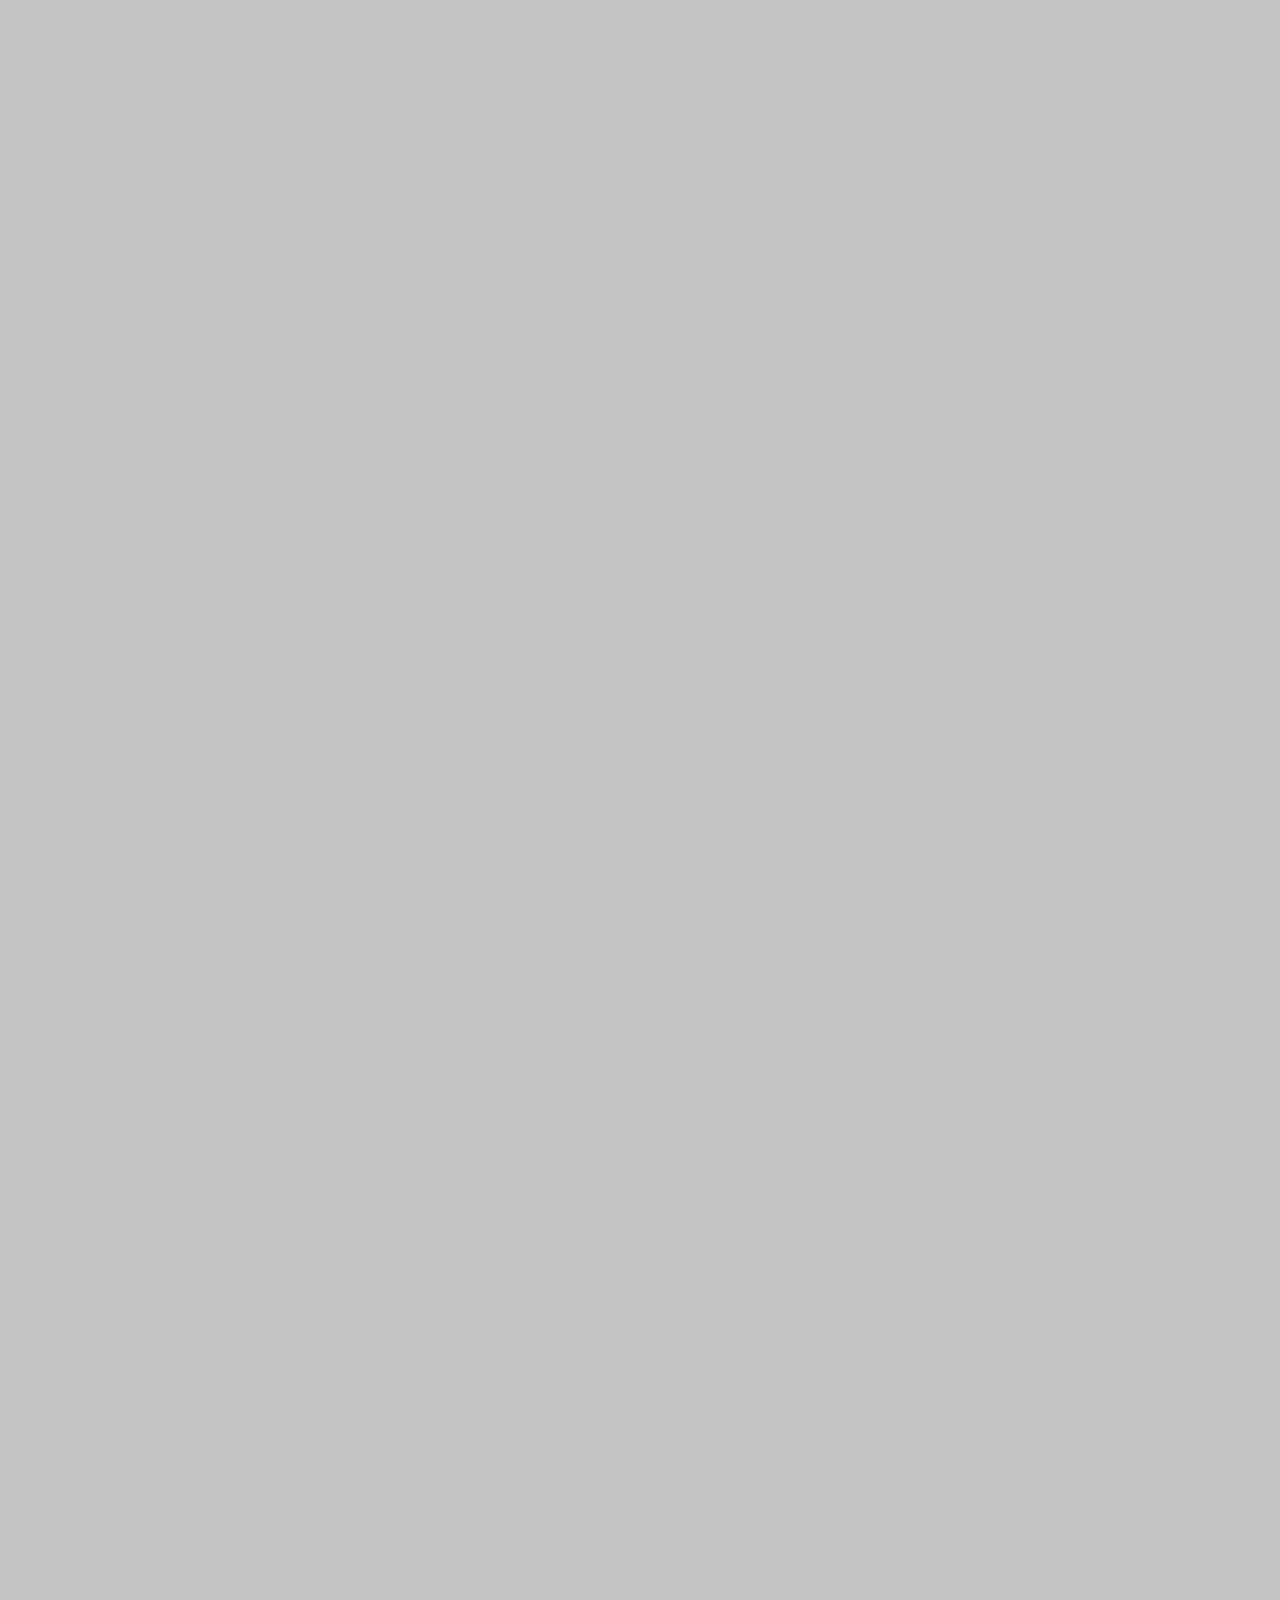
==== commit 6d62bcb3: "Themes" ====
--- a/cv.html
+++ b/cv.html
@@ -62,7 +62,7 @@
         "use strict";
         var STORAGE_KEY = "rickcv.data.v3";
         var LEGACY_KEY = "rickcv.data.v2";
-        var PAGE_HEIGHT_CM = 29.7;
+        //  Das Blattmass kommt aus den Daten: A4 oder US Letter.
 
         //  Der Seitenumbruch des Anschreibens wird gemessen, und Messen setzt
         //  die endgueltige Schrift voraus: laedt sie erst spaeter nach,
@@ -87,7 +87,7 @@
         //  Die Seitenzahl wird aus der tatsaechlichen Hoehe der Bloecke
         //  berechnet – der Builder zeigt sie neben dem Zoom an.
         function countPages() {
-          var perPage = (PAGE_HEIGHT_CM / 2.54) * 96; // cm -> px bei 96 dpi
+          var perPage = RickCVRender.pageHeightPx(lastData || {});
           var pages = 0;
           document.querySelectorAll(
             ".resume_wrapper, .cover-letter_wrapper, .ats-appendix_wrapper"
@@ -157,6 +157,34 @@
           });
         }
 
+        /*  Allein geoeffnet – ohne Baukasten drumherum – passt sich das
+         *  Blatt der Fensterbreite an, indem es verkleinert wird. Es wird
+         *  nicht umgebaut: sonst saehe man etwas anderes als im PDF, und
+         *  die Seitenaufteilung faende andere Umbrueche als der Drucker.
+         */
+        function fitToWindow() {
+          if (window.parent !== window) return; // im Vorschaurahmen skaliert der Baukasten
+          var sheet = document.querySelector(".resume_wrapper, .cover-letter_wrapper");
+          if (!sheet) return;
+
+          var width = sheet.getBoundingClientRect().width / (currentScale || 1);
+          var room = document.documentElement.clientWidth - 16;
+          currentScale = Math.min(1, room / width);
+
+          var host = document.querySelector(".document");
+          host.style.transformOrigin = "top center";
+          host.style.transform = currentScale < 1 ? "scale(" + currentScale + ")" : "";
+          //  Der verkleinerte Inhalt beansprucht sonst weiter die volle
+          //  Hoehe und haengt unten ins Leere.
+          host.style.height = currentScale < 1
+            ? host.scrollHeight * currentScale + "px" : "";
+        }
+
+        var currentScale = 1;
+        window.addEventListener("resize", fitToWindow);
+        window.addEventListener("load", fitToWindow);
+        setTimeout(fitToWindow, 0);
+
         parent.postMessage({ type: "rickcv:ready" }, "*");
       })();
     </script>
--- a/styles.css
+++ b/styles.css
@@ -24,6 +24,11 @@
 
 :root {
   /*Farben*/
+  /*  Blattmaß: A4 als Vorgabe, US Letter über die Einstellungen. Der
+      Renderer setzt beides am <html>, damit auch @page passt.  */
+  --page-width: 21cm;
+  --page-height: 29.7cm;
+
   --background-color: #fff; /*Im Idealfall Weiß. Ein angenehmeres Fast-Weiß ist möglich, aber im Bewerbungskontext vielleicht sehr gewagt. */
   --accent-color: #286f6f; /*Der Farbtupfer für das Thema. #357f2d oder #128c7f funktionieren ganz gut*/
   --font-color: #33333b; /*Die Schriftfarbe. Schwarz oder eine dunkle Farbe*/
@@ -385,8 +390,15 @@
   margin: 60px auto 0 0;
   background: var(--background-color);
   padding: var(--border);
-  width: 21cm;
-  height: 29.7cm;
+  width: var(--page-width);
+  height: var(--page-height);
+
+  /*  Ein Blatt ist ein Blatt und schrumpft nicht. Als Flex-Element wuerde es
+      sich sonst an ein schmales Vorschaufenster anpassen – der Text liefe
+      anders um, die Seitenaufteilung faende andere Umbrueche als der Druck,
+      und die Vorschau zeigte etwas anderes als das PDF. */
+  flex: 0 0 auto;
+  min-width: var(--page-width);
 }
 
 /*  Mehrere Blaetter stehen als Geschwister im Dokument. Ohne eigene
@@ -402,9 +414,12 @@
 /*  Mehrseitiger Lebenslauf: die Seite darf wachsen, der Inhalt laeuft im
     Druck auf weitere Blaetter. Die Sidebar traegt ihren Hintergrund ueber
     alle Seiten, weil sie mit dem Flex-Container mitwaechst. */
+/*  Auch im Fluss-Modus ist ein Blatt ein Blatt: die Aufteilung macht
+    render.js, indem es Bloecke auf weitere Boegen umzieht. Frueher wuchs
+    hier stattdessen das eine Blatt – in der Vorschau sah das aus wie eine
+    endlose Bahn, und wo der Drucker schneidet, war nicht zu erkennen. */
 body.pages-flow .resume_wrapper {
-  height: auto;
-  min-height: 29.7cm;
+  height: var(--page-height);
 }
 
 /*  Zweite Seite: jedes Blatt ist genau ein A4-Bogen. min-height statt height,
@@ -412,7 +427,7 @@
     zu werden – die Seitenzahl in der Vorschau zeigt dann drei statt zwei. */
 body.pages-two .resume_wrapper {
   height: auto;
-  min-height: 29.7cm;
+  min-height: var(--page-height);
 }
 
 /* Einzelne Eintraege sollen nie mitten durchgeschnitten werden. */
@@ -907,8 +922,8 @@
   margin: 60px auto;
   background: var(--background-color);
   padding: var(--border);
-  width: 21cm;
-  height: 29.7cm;
+  width: var(--page-width);
+  height: var(--page-height);
 }
 
 /*  Mehrere Blaetter des Anschreibens stehen als Geschwister nebeneinander –
@@ -1077,51 +1092,26 @@
 }
 
 
-/*Media Queries*/
-
-@media screen and (max-width: 800px) {
-  .resume_wrapper .resume_right .resume_namerole {
-    display: none;
-  }
-  .resume_wrapper .resume_left .resume_namerole {
-    display: block;
-  }
-  .resume_wrapper {
-    width: 95%;
-    margin: 10px auto;
-    flex-direction: column;
-  }
-  .resume_wrapper .resume_left,
-  .resume_wrapper .resume_right {
-    width: 100%;
-  }
-}
-
-@media screen and (max-width: 424px) {
-  .resume_wrapper .resume_right {
-    padding: 20px 30px;
-  }
-  .resume_wrapper .resume_right .resume_data {
-    flex-direction: column;
-  }
-  .resume_wrapper .resume_right .resume_data .year {
-    padding: 0;
-    margin-bottom: 5px;
-    width: 100%;
-    color: var(--accent-color);
-  }
-  .resume_wrapper .resume_right .resume_data .year:before,
-  .resume_wrapper .resume_right .resume_data .year:after {
-    display: none;
-  }
-  .resume_wrapper .resume_right .resume_data .content {
-    width: 100%;
-    padding: 0;
-  }
-  .resume_wrapper .resume_right .resmue_skills .skills .int_icon {
-    font-size: 24px;
-  }
-}
+/*  "Eine Seite" heisst eine Seite: was nicht passt, wird abgeschnitten –
+    sichtbar in der Vorschau und genauso im Druck. Ohne das Beschneiden
+    malte der Browser den Ueberhang auf eine zweite Seite, und aus dem
+    Einseiter wurde beim Drucken doch ein Zweiseiter. */
+body.pages-fixed .resume_wrapper {
+  overflow: hidden;
+}
+
+/*  Kein Umbau fuer schmale Fenster.
+    ---------------------------------------------------------------------
+    Frueher stapelten sich hier unter 800 px die Spalten uebereinander.
+    Das war gedacht fuer den Fall, dass jemand cv.html direkt auf dem
+    Telefon oeffnet – es hatte aber eine unangenehme Folge: der Satz fiel
+    dann anders aus als im Druck. Die Seitenaufteilung misst am Bildschirm,
+    und sie faende auf einem schmalen Fenster andere Umbrueche als der
+    Drucker. Die Vorschau zeigte etwas anderes als das PDF.
+
+    Ein Lebenslauf ist ein Blatt Papier. Statt ihn umzubauen, wird er
+    verkleinert: der Baukasten skaliert die Vorschau, und cv.html tut es
+    allein geoeffnet selbst.                                              */
 
 /*  Link-Fusszeilen
     ---------------------------------------------------------------------
@@ -1204,7 +1194,7 @@
   html,
   body {
     background: #fff;
-    width: 21cm;
+    width: var(--page-width);
   }
 
   .document {
@@ -1213,21 +1203,31 @@
     display: block;
   }
 
+  /*  Kein erzwungener Umbruch hinter jedem Blatt: jedes Blatt ist genau
+      eine Seite hoch und darf nicht brechen (Regel darunter) – damit
+      landet das naechste ohnehin auf der naechsten Seite. Der erzwungene
+      Umbruch hinterliess dagegen am Ende eine leere Seite. */
   .resume_wrapper,
   .cover-letter_wrapper {
     margin: 0 !important;
     box-shadow: none !important;
-    break-after: page;
-    page-break-after: always;
   }
 
-  /*  Ein Blatt am Stueck halten ergibt nur beim festen Einseiter Sinn. Bei
-      "zwei Seiten" und "mehrseitig" darf der Ueberhang weiterlaufen – sonst
-      schiebt der Browser das ganze Blatt auf die naechste Seite und
-      hinterlaesst eine leere. */
-  body.pages-fixed .resume_wrapper {
+  /*  Jedes Blatt ist genau eine Seite – der Umbruch ist beim Zeichnen
+      gefallen (paginateResume), der Browser soll ihn nicht noch einmal
+      raten. Frueher war das nur beim festen Einseiter so; seit auch
+      "mehrseitig" echte Blaetter bekommt, gilt es ueberall. Ohne die Regel
+      genuegt ein halbes Pixel Rundungsunterschied zwischen 29,7 cm und der
+      Druckseite, und hinter jedem Blatt steht eine leere Seite. */
+  .resume_wrapper {
     break-inside: avoid;
     page-break-inside: avoid;
+    /*  Ein Haar kuerzer als die Druckseite: 29,7 cm sind bei 96 dpi
+        1122,52 px, und schon ein halbes Pixel Rundung schiebt sonst jedes
+        Folgeblatt eine Seite weiter. Das !important muss sein: die Regel
+        fuer den Bildschirm (body.pages-flow .resume_wrapper) ist
+        spezifischer und wuerde sonst auch im Druck gewinnen. */
+    height: calc(var(--page-height) - 1px) !important;
   }
 
   /*  Jedes Blatt des Anschreibens ist genau eine Seite – der Umbruch ist
@@ -1258,7 +1258,7 @@
 
 .ats-appendix_wrapper {
   width: 21cm;
-  min-height: 29.7cm;
+  min-height: var(--page-height);
   margin: 60px auto;
   padding: 2cm var(--right-margin) var(--bottom-margin) var(--left-margin);
   background: var(--background-color);
